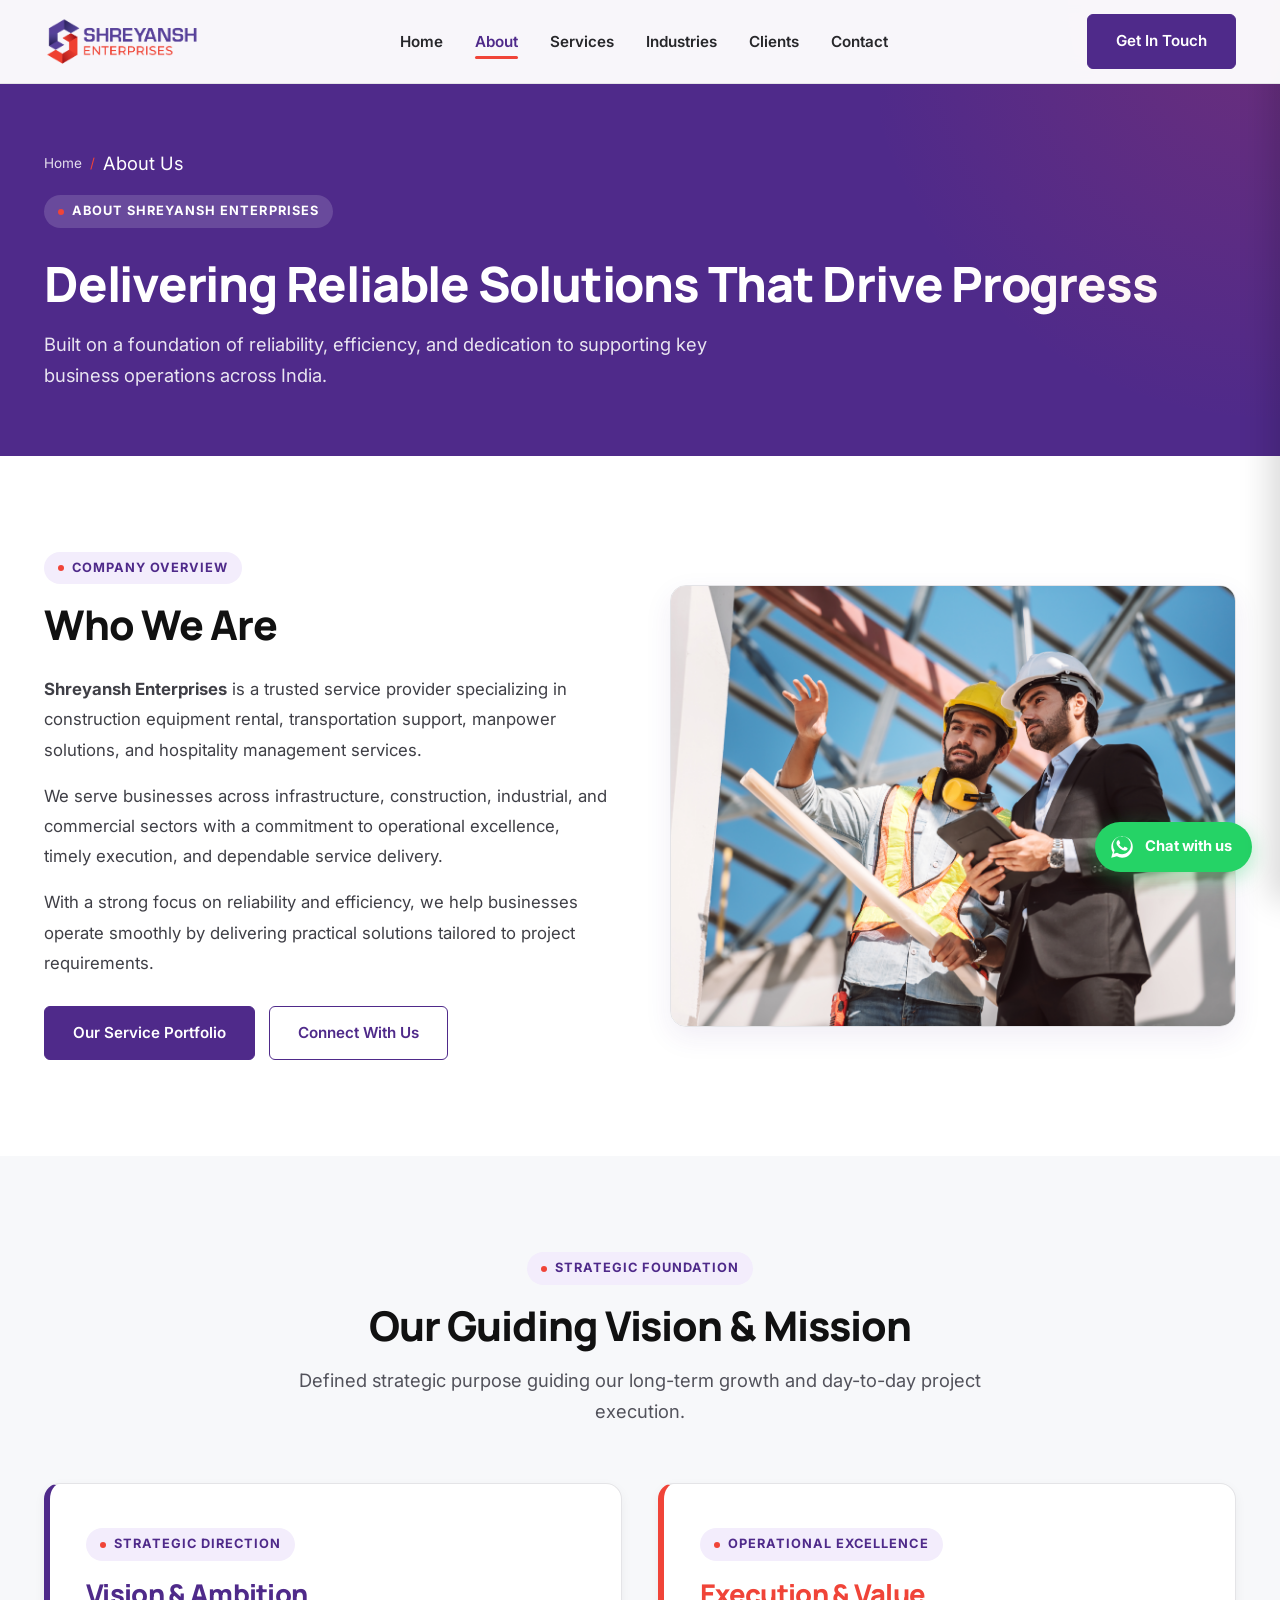
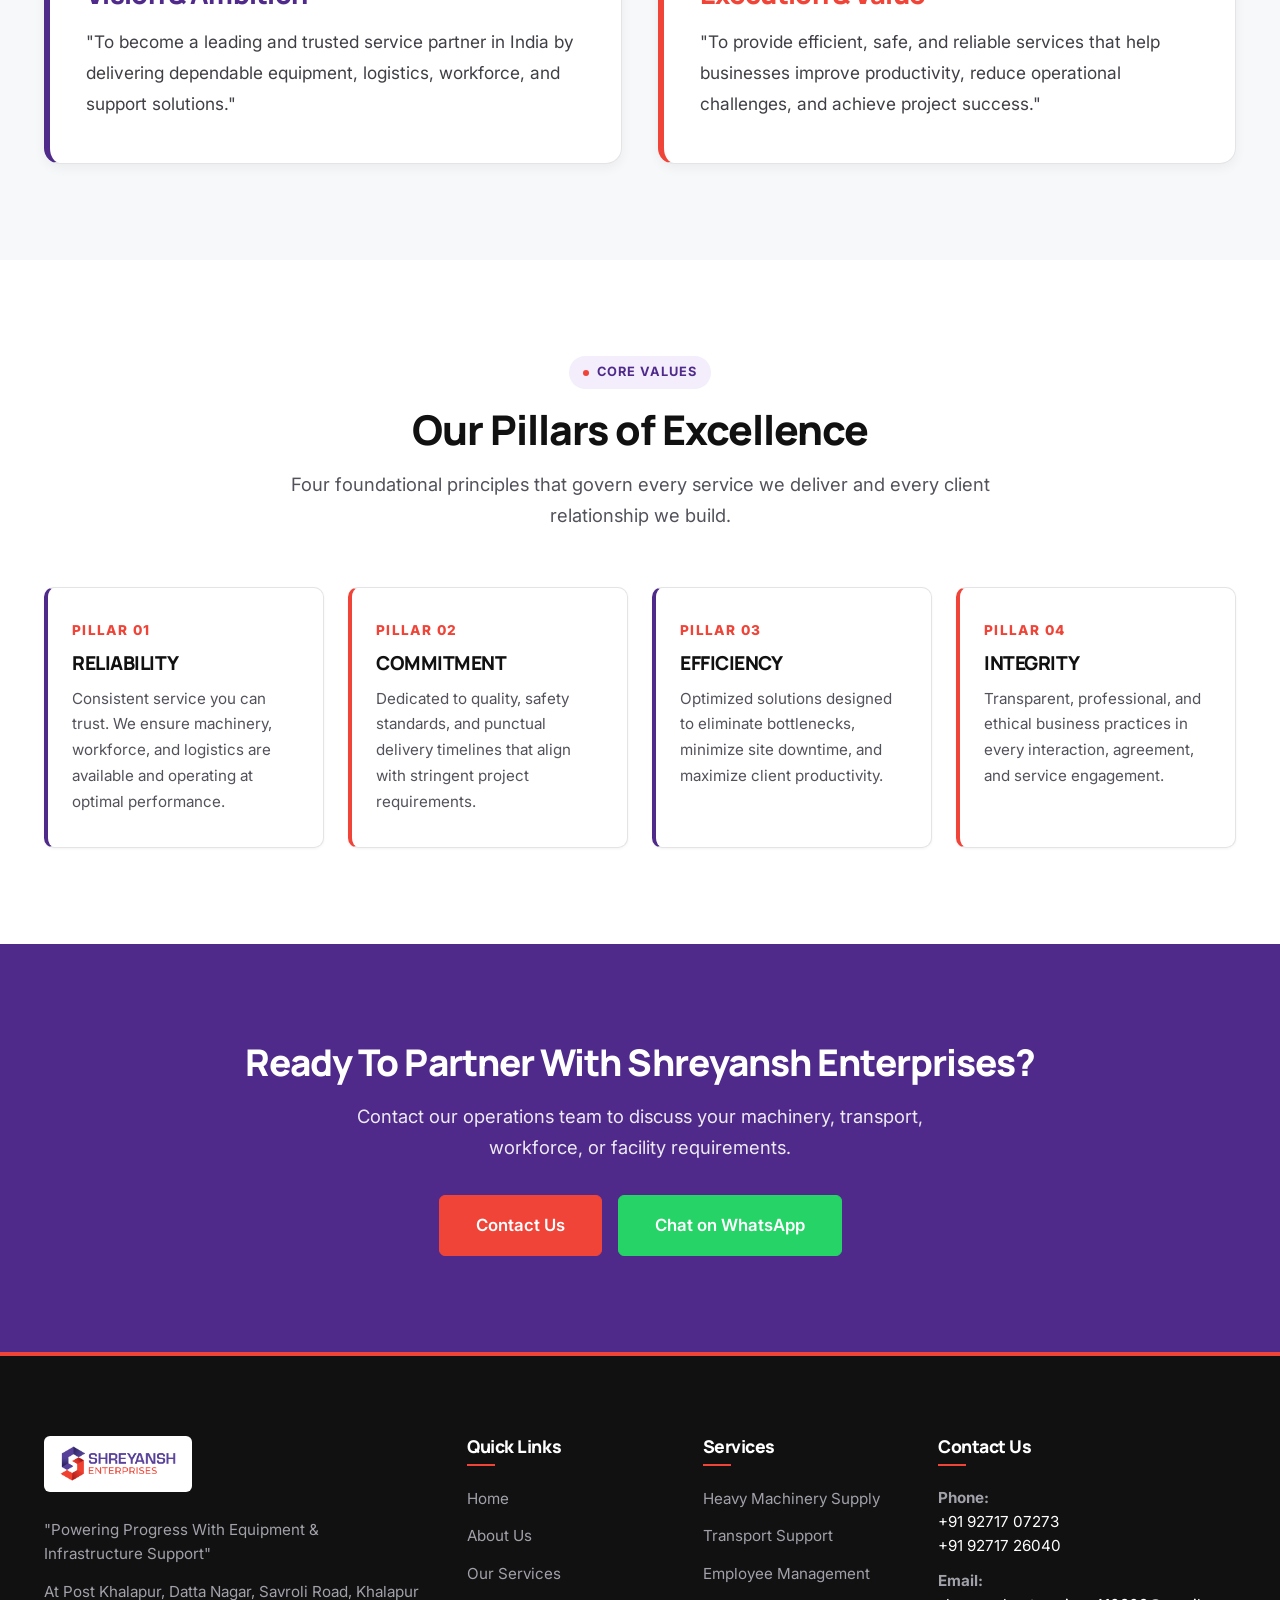
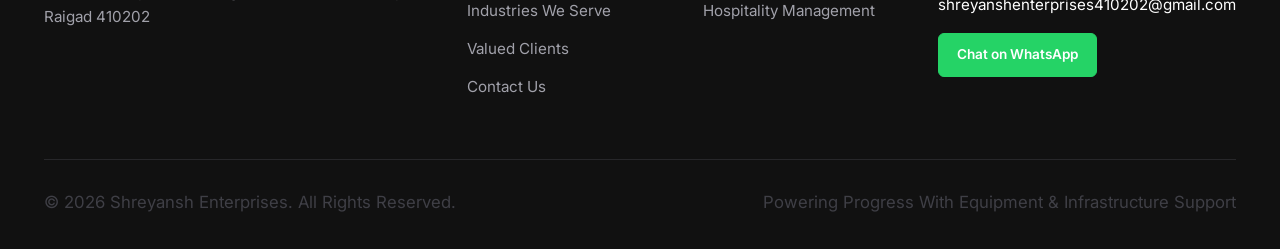
==== about.html @ 3d7c0f16 "Add files via upload" ====
<!DOCTYPE html>
<html lang="en">
<head>
  <meta charset="UTF-8">
  <meta name="viewport" content="width=device-width, initial-scale=1.0">
  <title>About Us | Shreyansh Enterprises</title>
  <meta name="description" content="Learn about Shreyansh Enterprises - a trusted service provider specializing in construction equipment rental, transportation support, manpower solutions, and hospitality management services.">
  <meta name="keywords" content="About Shreyansh Enterprises, Strategic Direction, Operational Excellence, Pillars of Excellence, Equipment Rental Company, Khalapur Raigad">
  
  <meta property="og:title" content="About Us | Shreyansh Enterprises">
  <meta property="og:description" content="Delivering reliable solutions that drive progress across equipment, logistics, workforce, and facility support.">
  <meta property="og:type" content="website">
  <meta property="og:url" content="https://www.shreyanshenterprises.com/about.html">

  <link rel="icon" type="image/png" href="Shreyansh Logo PNG.png">
  <link rel="stylesheet" href="styles/main.css">
</head>
<body>

  <!-- Navigation Bar -->
  <header class="navbar">
    <div class="container navbar-container">
      <a href="index.html" class="navbar-logo" aria-label="Shreyansh Enterprises Home">
        <img src="Shreyansh Logo PNG.png" alt="Shreyansh Enterprises Logo">
      </a>

      <nav aria-label="Main Navigation">
        <ul class="nav-links">
          <li><a href="index.html" class="nav-link">Home</a></li>
          <li><a href="about.html" class="nav-link active">About</a></li>
          <li><a href="services.html" class="nav-link">Services</a></li>
          <li><a href="industries.html" class="nav-link">Industries</a></li>
          <li><a href="clients.html" class="nav-link">Clients</a></li>
          <li><a href="contact.html" class="nav-link">Contact</a></li>
        </ul>
      </nav>

      <div class="nav-cta">
        <a href="contact.html" class="btn btn-primary">Get In Touch</a>
        <button class="mobile-toggle" aria-label="Toggle navigation menu" aria-expanded="false" aria-controls="mobile-menu">
          <svg viewBox="0 0 24 24"><path d="M3 18h18v-2H3v2zm0-5h18v-2H3v2zm0-7v2h18V6H3z"/></svg>
        </button>
      </div>
    </div>
  </header>

  <!-- Mobile Drawer Menu -->
  <div class="mobile-menu" id="mobile-menu" aria-label="Mobile Navigation Menu">
    <ul class="mobile-nav-links">
      <li><a href="index.html" class="mobile-nav-link">Home</a></li>
      <li><a href="about.html" class="mobile-nav-link active">About Us</a></li>
      <li><a href="services.html" class="mobile-nav-link">Our Services</a></li>
      <li><a href="industries.html" class="mobile-nav-link">Industries</a></li>
      <li><a href="clients.html" class="mobile-nav-link">Valued Clients</a></li>
      <li><a href="contact.html" class="mobile-nav-link">Contact Us</a></li>
    </ul>
    <div style="margin-top: auto; display: flex; flex-direction: column; gap: 12px;">
      <a href="contact.html" class="btn btn-primary" style="width: 100%;">Get In Touch</a>
      <a href="https://wa.me/919271707273?text=Hello%20Shreyansh%20Enterprises%2C%20I%20would%20like%20to%20know%20more%20about%20your%20services." target="_blank" rel="noopener" class="btn btn-whatsapp" style="width: 100%;">
        Chat on WhatsApp
      </a>
    </div>
  </div>

  <main>
    <!-- Subpage Header -->
    <section class="subpage-hero">
      <div class="container">
        <div class="breadcrumbs">
          <a href="index.html">Home</a>
          <span>/</span>
          <p style="margin: 0; color: white; display: inline;">About Us</p>
        </div>
        <span class="section-badge" style="background: rgba(255,255,255,0.15); color: white;">About Shreyansh Enterprises</span>
        <h1>Delivering Reliable Solutions That Drive Progress</h1>
        <p>
          Built on a foundation of reliability, efficiency, and dedication to supporting key business operations across India.
        </p>
      </div>
    </section>

    <!-- Company Overview -->
    <section class="section">
      <div class="container">
        <div class="about-grid">
          <div>
            <span class="section-badge">Company Overview</span>
            <h2 style="margin-bottom: 24px;">Who We Are</h2>
            <p style="margin-bottom: 16px; font-size: 1.05rem; line-height: 1.8;">
              <strong>Shreyansh Enterprises</strong> is a trusted service provider specializing in construction equipment rental, transportation support, manpower solutions, and hospitality management services.
            </p>
            <p style="margin-bottom: 16px; line-height: 1.8;">
              We serve businesses across infrastructure, construction, industrial, and commercial sectors with a commitment to operational excellence, timely execution, and dependable service delivery.
            </p>
            <p style="margin-bottom: 28px; line-height: 1.8;">
              With a strong focus on reliability and efficiency, we help businesses operate smoothly by delivering practical solutions tailored to project requirements.
            </p>
            <div style="display: flex; gap: 14px; flex-wrap: wrap;">
              <a href="services.html" class="btn btn-primary">Our Service Portfolio</a>
              <a href="contact.html" class="btn btn-outline">Connect With Us</a>
            </div>
          </div>

          <div class="about-image-wrapper">
            <img src="civil-engineer-construction-worker-manager-holding-digital-tablet-blueprints-talking-planing-about-construction-site-cooperation-teamwork-concept.jpg" alt="Shreyansh Enterprises Project Operations">
          </div>
        </div>
      </div>
    </section>

    <!-- Strategic Direction & Operational Excellence -->
    <section class="section section-light">
      <div class="container">
        <div class="section-header center">
          <span class="section-badge">Strategic Foundation</span>
          <h2>Our Guiding Vision &amp; Mission</h2>
          <p class="section-subtitle">
            Defined strategic purpose guiding our long-term growth and day-to-day project execution.
          </p>
        </div>

        <div style="display: grid; grid-template-columns: repeat(auto-fit, minmax(320px, 1fr)); gap: 36px;">
          <div style="background: var(--white); padding: 44px 36px; border-radius: var(--radius-lg); border-left: 6px solid var(--primary); box-shadow: var(--shadow-sm); border-top: 1px solid var(--gray-200); border-right: 1px solid var(--gray-200); border-bottom: 1px solid var(--gray-200);">
            <span class="section-badge">Strategic Direction</span>
            <h3 style="font-size: 1.7rem; margin-bottom: 16px; color: var(--primary);">Vision &amp; Ambition</h3>
            <p style="font-size: 1.08rem; line-height: 1.8; color: var(--gray-700);">
              "To become a leading and trusted service partner in India by delivering dependable equipment, logistics, workforce, and support solutions."
            </p>
          </div>

          <div style="background: var(--white); padding: 44px 36px; border-radius: var(--radius-lg); border-left: 6px solid var(--accent); box-shadow: var(--shadow-sm); border-top: 1px solid var(--gray-200); border-right: 1px solid var(--gray-200); border-bottom: 1px solid var(--gray-200);">
            <span class="section-badge">Operational Excellence</span>
            <h3 style="font-size: 1.7rem; margin-bottom: 16px; color: var(--accent);">Execution &amp; Value</h3>
            <p style="font-size: 1.08rem; line-height: 1.8; color: var(--gray-700);">
              "To provide efficient, safe, and reliable services that help businesses improve productivity, reduce operational challenges, and achieve project success."
            </p>
          </div>
        </div>
      </div>
    </section>

    <!-- Pillars of Excellence -->
    <section class="section">
      <div class="container">
        <div class="section-header center">
          <span class="section-badge">Core Values</span>
          <h2>Our Pillars of Excellence</h2>
          <p class="section-subtitle">
            Four foundational principles that govern every service we deliver and every client relationship we build.
          </p>
        </div>

        <div class="pillars-grid">
          <div class="pillar-card">
            <div class="pillar-num">PILLAR 01</div>
            <h3 class="pillar-title">RELIABILITY</h3>
            <p class="pillar-desc">
              Consistent service you can trust. We ensure machinery, workforce, and logistics are available and operating at optimal performance.
            </p>
          </div>

          <div class="pillar-card">
            <div class="pillar-num">PILLAR 02</div>
            <h3 class="pillar-title">COMMITMENT</h3>
            <p class="pillar-desc">
              Dedicated to quality, safety standards, and punctual delivery timelines that align with stringent project requirements.
            </p>
          </div>

          <div class="pillar-card">
            <div class="pillar-num">PILLAR 03</div>
            <h3 class="pillar-title">EFFICIENCY</h3>
            <p class="pillar-desc">
              Optimized solutions designed to eliminate bottlenecks, minimize site downtime, and maximize client productivity.
            </p>
          </div>

          <div class="pillar-card">
            <div class="pillar-num">PILLAR 04</div>
            <h3 class="pillar-title">INTEGRITY</h3>
            <p class="pillar-desc">
              Transparent, professional, and ethical business practices in every interaction, agreement, and service engagement.
            </p>
          </div>
        </div>
      </div>
    </section>

    <!-- Call to Action Banner -->
    <section class="section section-purple">
      <div class="container" style="text-align: center;">
        <h2 style="font-size: 2.3rem; margin-bottom: 16px;">Ready To Partner With Shreyansh Enterprises?</h2>
        <p style="font-size: 1.15rem; max-width: 660px; margin: 0 auto 32px;">
          Contact our operations team to discuss your machinery, transport, workforce, or facility requirements.
        </p>
        <div style="display: flex; gap: 16px; justify-content: center; flex-wrap: wrap;">
          <a href="contact.html" class="btn btn-accent btn-lg">Contact Us</a>
          <a href="https://wa.me/919271707273?text=Hello%20Shreyansh%20Enterprises%2C%20I%20would%20like%20to%20know%20more%20about%20your%20services." target="_blank" rel="noopener" class="btn btn-whatsapp btn-lg">
            Chat on WhatsApp
          </a>
        </div>
      </div>
    </section>
  </main>

  <!-- Footer -->
  <footer class="footer">
    <div class="container">
      <div class="footer-grid">
        <div>
          <div class="footer-logo-container">
            <img src="Shreyansh Logo PNG.png" alt="Shreyansh Enterprises Logo" class="footer-logo">
          </div>
          <p class="footer-desc">"Powering Progress With Equipment &amp; Infrastructure Support"</p>
          <p class="footer-desc" style="margin-top: 14px;">
            At Post Khalapur, Datta Nagar, Savroli Road, Khalapur Raigad 410202
          </p>
        </div>

        <div>
          <h4 class="footer-title">Quick Links</h4>
          <ul class="footer-links">
            <li><a href="index.html" class="footer-link">Home</a></li>
            <li><a href="about.html" class="footer-link">About Us</a></li>
            <li><a href="services.html" class="footer-link">Our Services</a></li>
            <li><a href="industries.html" class="footer-link">Industries We Serve</a></li>
            <li><a href="clients.html" class="footer-link">Valued Clients</a></li>
            <li><a href="contact.html" class="footer-link">Contact Us</a></li>
          </ul>
        </div>

        <div>
          <h4 class="footer-title">Services</h4>
          <ul class="footer-links">
            <li><a href="services/heavy-machinery.html" class="footer-link">Heavy Machinery Supply</a></li>
            <li><a href="services/transport.html" class="footer-link">Transport Support</a></li>
            <li><a href="services/employee-management.html" class="footer-link">Employee Management</a></li>
            <li><a href="services/hospitality-management.html" class="footer-link">Hospitality Management</a></li>
          </ul>
        </div>

        <div>
          <h4 class="footer-title">Contact Us</h4>
          <p class="footer-desc" style="margin-bottom: 10px;">
            <strong>Phone:</strong><br>
            <a href="tel:+919271707273" style="color: var(--white);">+91 92717 07273</a><br>
            <a href="tel:+919271726040" style="color: var(--white);">+91 92717 26040</a>
          </p>
          <p class="footer-desc" style="margin-bottom: 16px;">
            <strong>Email:</strong><br>
            <a href="mailto:shreyanshenterprises410202@gmail.com" style="color: var(--white);">shreyanshenterprises410202@gmail.com</a>
          </p>
          <a href="https://wa.me/919271707273?text=Hello%20Shreyansh%20Enterprises%2C%20I%20would%20like%20to%20know%20more%20about%20your%20services." target="_blank" rel="noopener" class="btn btn-whatsapp" style="padding: 10px 18px; font-size: 0.85rem;">
            Chat on WhatsApp
          </a>
        </div>
      </div>

      <div class="footer-bottom">
        <p>&copy; 2026 Shreyansh Enterprises. All Rights Reserved.</p>
        <p>Powering Progress With Equipment &amp; Infrastructure Support</p>
      </div>
    </div>
  </footer>

  <!-- Floating WhatsApp Widget -->
  <a href="https://wa.me/919271707273?text=Hello%20Shreyansh%20Enterprises%2C%20I%20would%20like%20to%20know%20more%20about%20your%20services." target="_blank" rel="noopener" class="floating-whatsapp" title="Chat with us on WhatsApp" aria-label="Chat with us on WhatsApp">
    <svg viewBox="0 0 24 24"><path d="M12.04 2c-5.46 0-9.91 4.45-9.91 9.91 0 1.75.46 3.45 1.32 4.95L2.05 22l5.25-1.38c1.45.79 3.08 1.21 4.74 1.21 5.46 0 9.91-4.45 9.91-9.91 0-2.65-1.03-5.14-2.9-7.01A9.84 9.84 0 0012.04 2zm.01 16.67c-1.49 0-2.95-.4-4.23-1.16l-.3-.18-3.14.82.84-3.06-.2-.31a8.18 8.18 0 01-1.26-4.37c0-4.54 3.7-8.24 8.24-8.24 2.2 0 4.27.86 5.82 2.42a8.18 8.18 0 012.42 5.82c0 4.54-3.7 8.24-8.19 8.24zm4.51-6.16c-.25-.12-1.47-.72-1.69-.8-.23-.08-.39-.12-.56.12-.17.25-.64.8-.79.97-.15.17-.3.19-.55.07-.25-.12-1.05-.39-2-1.23-.74-.66-1.24-1.47-1.39-1.72-.15-.25-.02-.38.11-.5.11-.11.25-.29.37-.43.12-.14.16-.25.25-.42.08-.17.04-.31-.02-.43s-.56-1.35-.77-1.85c-.2-.48-.41-.42-.56-.43h-.48c-.17 0-.44.06-.67.31-.23.25-.88.86-.88 2.1 0 1.24.9 2.44 1.03 2.61.12.17 1.77 2.71 4.29 3.8.6.26 1.07.41 1.44.53.61.19 1.16.17 1.6.1.49-.07 1.47-.6 1.68-1.18.21-.58.21-1.07.15-1.18-.07-.11-.22-.17-.47-.3z"/></svg>
    <span>Chat with us</span>
  </a>

  <!-- Script -->
  <script src="scripts/app.js"></script>
</body>
</html>
---- styles/main.css ----
/* ==========================================================================
   SHREYANSH ENTERPRISES - CORPORATE DESIGN SYSTEM
   Tagline: "Powering Progress With Equipment & Infrastructure Support"
   ========================================================================== */

@import url('https://fonts.googleapis.com/css2?family=Inter:wght@400;500;600;700&family=Manrope:wght@600;700;800&display=swap');

:root {
  /* Brand Colors */
  --primary: #4F2A8A;
  --primary-hover: #3E206D;
  --primary-light: #683CB0;
  --primary-subtle: #F3EDFC;
  
  --accent: #F04438;
  --accent-hover: #D93327;
  --accent-subtle: #FEECEB;

  --dark: #111111;
  --dark-surface: #1A1A1E;
  --gray-900: #18181B;
  --gray-800: #27272A;
  --gray-700: #3F3F46;
  --gray-600: #52525B;
  --gray-500: #71717A;
  --gray-400: #A1A1AA;
  --gray-300: #D4D4D8;
  --gray-200: #E4E4E7;
  --gray-100: #F4F4F5;
  --gray-50: #F7F8FA;
  --white: #FFFFFF;

  /* Typography */
  --font-heading: 'Manrope', -apple-system, BlinkMacSystemFont, 'Segoe UI', Roboto, sans-serif;
  --font-body: 'Inter', -apple-system, BlinkMacSystemFont, 'Segoe UI', Roboto, sans-serif;

  /* Layout & Spacing */
  --container-max: 1240px;
  --header-height: 84px;

  --radius-xs: 3px;
  --radius-sm: 6px;
  --radius-md: 10px;
  --radius-lg: 16px;
  --radius-full: 9999px;

  --shadow-xs: 0 1px 3px rgba(0, 0, 0, 0.05);
  --shadow-sm: 0 4px 12px rgba(0, 0, 0, 0.05);
  --shadow-md: 0 10px 28px rgba(79, 42, 138, 0.08);
  --shadow-lg: 0 20px 40px rgba(79, 42, 138, 0.14);

  --transition-fast: 0.18s ease;
  --transition-normal: 0.28s ease;
}

/* Global Resets */
*, *::before, *::after {
  box-sizing: border-box;
  margin: 0;
  padding: 0;
}

html {
  font-family: var(--font-body);
  font-size: 16px;
  scroll-behavior: smooth;
  color: var(--dark);
  background-color: var(--white);
  -webkit-font-smoothing: antialiased;
  -moz-osx-font-smoothing: grayscale;
}

body {
  overflow-x: hidden;
  line-height: 1.6;
  background-color: var(--white);
  color: var(--dark);
}

body.no-scroll {
  overflow: hidden;
}

/* Accessibility Focus */
a:focus-visible, 
button:focus-visible, 
input:focus-visible, 
select:focus-visible, 
textarea:focus-visible {
  outline: 2px solid var(--accent);
  outline-offset: 3px;
}

/* Typography */
h1, h2, h3, h4, h5, h6 {
  font-family: var(--font-heading);
  color: var(--dark);
  line-height: 1.22;
  font-weight: 800;
  letter-spacing: -0.025em;
}

h1 { font-size: clamp(2.3rem, 4.4vw, 3.8rem); }
h2 { font-size: clamp(1.85rem, 3.2vw, 2.75rem); }
h3 { font-size: clamp(1.35rem, 2.2vw, 1.75rem); }
h4 { font-size: 1.2rem; }

p {
  color: var(--gray-700);
  font-size: 1.05rem;
  line-height: 1.7;
}

a {
  color: inherit;
  text-decoration: none;
  transition: color var(--transition-fast);
}

img {
  max-width: 100%;
  height: auto;
  display: block;
}

/* Layout Utilities */
.container {
  width: 100%;
  max-width: var(--container-max);
  margin-left: auto;
  margin-right: auto;
  padding-left: 24px;
  padding-right: 24px;
}

.section {
  padding: 96px 0;
  position: relative;
}

.section-light {
  background-color: var(--gray-50);
}

.section-purple {
  background-color: var(--primary);
  color: var(--white);
}

.section-purple h1, .section-purple h2, .section-purple h3, .section-purple h4 {
  color: var(--white);
}

.section-purple p {
  color: rgba(255, 255, 255, 0.9);
}

.section-header {
  margin-bottom: 56px;
}

.section-header.center {
  text-align: center;
  max-width: 760px;
  margin-left: auto;
  margin-right: auto;
}

.section-subtitle {
  margin-top: 14px;
  font-size: 1.15rem;
  color: var(--gray-600);
}

/* Badges */
.section-badge {
  display: inline-flex;
  align-items: center;
  gap: 8px;
  padding: 6px 14px;
  background-color: var(--primary-subtle);
  color: var(--primary);
  font-size: 0.8rem;
  font-weight: 700;
  letter-spacing: 0.08em;
  text-transform: uppercase;
  border-radius: var(--radius-full);
  margin-bottom: 16px;
}

.section-badge::before {
  content: '';
  width: 6px;
  height: 6px;
  background-color: var(--accent);
  border-radius: 50%;
}

/* Buttons */
.btn {
  display: inline-flex;
  align-items: center;
  justify-content: center;
  gap: 10px;
  padding: 14px 28px;
  font-family: var(--font-body);
  font-weight: 600;
  font-size: 0.95rem;
  border-radius: var(--radius-sm);
  border: 1px solid transparent;
  cursor: pointer;
  transition: all var(--transition-fast);
  text-decoration: none;
  white-space: nowrap;
}

.btn-primary {
  background-color: var(--primary);
  color: var(--white);
  border-color: var(--primary);
}

.btn-primary:hover {
  background-color: var(--primary-hover);
  border-color: var(--primary-hover);
  transform: translateY(-2px);
  box-shadow: var(--shadow-md);
}

.btn-accent {
  background-color: var(--accent);
  color: var(--white);
  border-color: var(--accent);
}

.btn-accent:hover {
  background-color: var(--accent-hover);
  border-color: var(--accent-hover);
  transform: translateY(-2px);
  box-shadow: var(--shadow-md);
}

.btn-outline {
  background-color: transparent;
  color: var(--primary);
  border-color: var(--primary);
}

.btn-outline:hover {
  background-color: var(--primary);
  color: var(--white);
  transform: translateY(-2px);
}

.btn-outline-white {
  background-color: transparent;
  color: var(--white);
  border-color: rgba(255, 255, 255, 0.7);
}

.btn-outline-white:hover {
  background-color: var(--white);
  color: var(--primary);
  border-color: var(--white);
  transform: translateY(-2px);
}

.btn-whatsapp {
  background-color: #25D366;
  color: var(--white);
  border-color: #25D366;
}

.btn-whatsapp:hover {
  background-color: #20BA5A;
  border-color: #20BA5A;
  transform: translateY(-2px);
  box-shadow: 0 6px 18px rgba(37, 211, 102, 0.35);
}

.btn-lg {
  padding: 16px 36px;
  font-size: 1.05rem;
}

/* Header & Navigation Bar */
.navbar {
  position: fixed;
  top: 0;
  left: 0;
  width: 100%;
  height: var(--header-height);
  z-index: 1000;
  transition: all var(--transition-normal);
  background-color: rgba(255, 255, 255, 0.96);
  backdrop-filter: blur(12px);
  -webkit-backdrop-filter: blur(12px);
  border-bottom: 1px solid rgba(0, 0, 0, 0.08);
}

.navbar.scrolled {
  background-color: var(--white);
  box-shadow: 0 4px 20px rgba(0, 0, 0, 0.06);
  height: 74px;
}

.navbar-container {
  display: flex;
  align-items: center;
  justify-content: space-between;
  height: 100%;
}

.navbar-logo {
  display: flex;
  align-items: center;
  gap: 12px;
  height: 52px;
}

.navbar-logo img {
  height: 100%;
  width: auto;
  object-fit: contain;
}

.nav-links {
  display: flex;
  align-items: center;
  gap: 32px;
  list-style: none;
}

.nav-link {
  font-size: 0.95rem;
  font-weight: 600;
  color: var(--gray-800);
  position: relative;
  padding: 8px 0;
}

.nav-link::after {
  content: '';
  position: absolute;
  bottom: 0;
  left: 0;
  width: 0;
  height: 2.5px;
  background-color: var(--accent);
  transition: width var(--transition-fast);
  border-radius: 2px;
}

.nav-link:hover, .nav-link.active {
  color: var(--primary);
}

.nav-link:hover::after, .nav-link.active::after {
  width: 100%;
}

.nav-cta {
  display: flex;
  align-items: center;
  gap: 16px;
}

/* Mobile Hamburger Toggle */
.mobile-toggle {
  display: none;
  background: none;
  border: none;
  cursor: pointer;
  padding: 8px;
  color: var(--dark);
  z-index: 1002;
}

.mobile-toggle svg {
  width: 28px;
  height: 28px;
  fill: currentColor;
  transition: transform var(--transition-fast);
}

/* Mobile Backdrop Overlay */
.mobile-backdrop {
  position: fixed;
  inset: 0;
  background-color: rgba(0, 0, 0, 0.6);
  backdrop-filter: blur(4px);
  z-index: 998;
  opacity: 0;
  visibility: hidden;
  transition: opacity var(--transition-normal), visibility var(--transition-normal);
}

.mobile-backdrop.open {
  opacity: 1;
  visibility: visible;
}

/* Mobile Drawer Menu */
.mobile-menu {
  position: fixed;
  top: 0;
  right: 0;
  width: 320px;
  max-width: 85vw;
  height: 100vh;
  background-color: var(--white);
  z-index: 999;
  display: flex;
  flex-direction: column;
  padding: 100px 28px 36px 28px;
  transform: translateX(100%);
  transition: transform var(--transition-normal) cubic-bezier(0.16, 1, 0.3, 1);
  box-shadow: -10px 0 30px rgba(0, 0, 0, 0.15);
  overflow-y: auto;
}

.mobile-menu.open {
  transform: translateX(0);
}

.mobile-nav-links {
  list-style: none;
  display: flex;
  flex-direction: column;
  gap: 12px;
  margin-bottom: 32px;
}

.mobile-nav-link {
  font-family: var(--font-heading);
  font-size: 1.15rem;
  font-weight: 700;
  color: var(--dark);
  padding: 12px 0;
  border-bottom: 1px solid var(--gray-100);
  display: block;
  transition: color var(--transition-fast);
}

.mobile-nav-link:hover, .mobile-nav-link.active {
  color: var(--primary);
}

/* Hero Section */
.hero-section {
  position: relative;
  min-height: 88vh;
  padding-top: calc(var(--header-height) + 60px);
  padding-bottom: 90px;
  display: flex;
  align-items: center;
  background-color: #0F0B1A;
  color: var(--white);
  overflow: hidden;
}

.hero-bg-media {
  position: absolute;
  top: 0;
  left: 0;
  width: 100%;
  height: 100%;
  z-index: 1;
}

.hero-bg-media img {
  width: 100%;
  height: 100%;
  object-fit: cover;
  opacity: 0.32;
  filter: brightness(0.85);
}

.hero-overlay {
  position: absolute;
  top: 0;
  left: 0;
  width: 100%;
  height: 100%;
  z-index: 2;
  background: linear-gradient(135deg, rgba(79, 42, 138, 0.94) 0%, rgba(17, 17, 17, 0.88) 65%, rgba(240, 68, 56, 0.28) 100%);
}

.hero-container {
  position: relative;
  z-index: 4;
  display: grid;
  grid-template-columns: 1.25fr 0.75fr;
  gap: 60px;
  align-items: center;
}

.hero-tag {
  display: inline-flex;
  align-items: center;
  gap: 10px;
  padding: 8px 18px;
  background: rgba(255, 255, 255, 0.14);
  border: 1px solid rgba(255, 255, 255, 0.24);
  border-radius: var(--radius-full);
  color: var(--white);
  font-size: 0.82rem;
  font-weight: 700;
  letter-spacing: 0.08em;
  text-transform: uppercase;
  margin-bottom: 24px;
}

.hero-title {
  color: var(--white);
  font-size: clamp(2.4rem, 4.4vw, 3.8rem);
  line-height: 1.12;
  font-weight: 800;
  margin-bottom: 24px;
}

.hero-title .accent-text {
  color: var(--accent);
  display: block;
}

.hero-subtitle {
  color: rgba(255, 255, 255, 0.92);
  font-size: 1.15rem;
  line-height: 1.7;
  margin-bottom: 40px;
  max-width: 620px;
}

.hero-actions {
  display: flex;
  align-items: center;
  gap: 18px;
  flex-wrap: wrap;
}

.hero-card-stat {
  background: rgba(255, 255, 255, 0.08);
  border: 1px solid rgba(255, 255, 255, 0.18);
  border-radius: var(--radius-lg);
  padding: 36px;
  color: var(--white);
  backdrop-filter: blur(8px);
  box-shadow: var(--shadow-lg);
}

/* Subpage Header Banner */
.subpage-hero {
  padding-top: calc(var(--header-height) + 64px);
  padding-bottom: 64px;
  background-color: var(--primary);
  color: var(--white);
  position: relative;
  overflow: hidden;
}

.subpage-hero::after {
  content: '';
  position: absolute;
  top: 0;
  right: 0;
  width: 400px;
  height: 100%;
  background: radial-gradient(circle at top right, rgba(240, 68, 56, 0.18), transparent 70%);
  pointer-events: none;
}

.subpage-hero h1 {
  color: var(--white);
  font-size: clamp(2.2rem, 3.8vw, 3.2rem);
  margin-top: 10px;
  margin-bottom: 16px;
}

.subpage-hero p {
  color: rgba(255, 255, 255, 0.88);
  font-size: 1.15rem;
  max-width: 740px;
  line-height: 1.7;
}

.breadcrumbs {
  display: flex;
  align-items: center;
  gap: 8px;
  font-size: 0.85rem;
  color: rgba(255, 255, 255, 0.7);
  margin-bottom: 16px;
}

.breadcrumbs a {
  color: rgba(255, 255, 255, 0.85);
}

.breadcrumbs a:hover {
  color: var(--white);
  text-decoration: underline;
}

.breadcrumbs span {
  color: var(--accent);
}

/* About Grid Layout */
.about-grid {
  display: grid;
  grid-template-columns: 1fr 1fr;
  gap: 60px;
  align-items: center;
}

.about-image-wrapper {
  position: relative;
  border-radius: var(--radius-lg);
  overflow: hidden;
  box-shadow: var(--shadow-md);
  border: 1px solid var(--gray-200);
}

.about-image-wrapper img {
  width: 100%;
  height: 440px;
  object-fit: cover;
  transition: transform var(--transition-normal);
}

.about-image-wrapper:hover img {
  transform: scale(1.03);
}

/* Service Cards */
.services-grid {
  display: grid;
  grid-template-columns: repeat(auto-fit, minmax(270px, 1fr));
  gap: 30px;
}

.service-card {
  background-color: var(--white);
  border-radius: var(--radius-lg);
  padding: 32px 28px;
  border: 1px solid var(--gray-200);
  transition: all var(--transition-normal);
  display: flex;
  flex-direction: column;
  height: 100%;
  position: relative;
}

.service-card:hover {
  transform: translateY(-6px);
  border-color: var(--primary);
  box-shadow: var(--shadow-md);
}

.service-card-media {
  height: 180px;
  overflow: hidden;
  border-radius: var(--radius-sm);
  margin-bottom: 24px;
}

.service-card-media img {
  width: 100%;
  height: 100%;
  object-fit: cover;
  transition: transform var(--transition-normal);
}

.service-card:hover .service-card-media img {
  transform: scale(1.05);
}

.service-number {
  font-family: var(--font-heading);
  font-size: 2rem;
  font-weight: 800;
  color: var(--accent);
  margin-bottom: 12px;
  display: block;
}

.service-title {
  font-size: 1.35rem;
  margin-bottom: 14px;
  color: var(--dark);
}

.service-desc {
  color: var(--gray-600);
  font-size: 0.98rem;
  margin-bottom: 24px;
  flex-grow: 1;
  line-height: 1.65;
}

.service-link {
  display: inline-flex;
  align-items: center;
  gap: 8px;
  font-weight: 700;
  color: var(--primary);
  font-size: 0.95rem;
  margin-top: auto;
}

.service-card:hover .service-link {
  color: var(--accent);
}

/* Service Detail View Grid */
.service-detail-grid {
  display: grid;
  grid-template-columns: 1.25fr 0.75fr;
  gap: 56px;
  align-items: start;
}

.service-detail-img-box {
  border-radius: var(--radius-lg);
  overflow: hidden;
  box-shadow: var(--shadow-md);
  margin-bottom: 28px;
  border: 1px solid var(--gray-200);
}

.service-detail-img-box img {
  width: 100%;
  height: 380px;
  object-fit: cover;
}

.service-info-box {
  background-color: var(--gray-50);
  padding: 32px;
  border-radius: var(--radius-md);
  border-top: 4px solid var(--primary);
  border-left: 1px solid var(--gray-200);
  border-right: 1px solid var(--gray-200);
  border-bottom: 1px solid var(--gray-200);
}

/* Pillars Grid */
.pillars-grid {
  display: grid;
  grid-template-columns: repeat(4, 1fr);
  gap: 24px;
}

.pillar-card {
  background-color: var(--white);
  border-radius: var(--radius-md);
  padding: 32px 24px;
  border-left: 4px solid var(--primary);
  border-top: 1px solid var(--gray-200);
  border-right: 1px solid var(--gray-200);
  border-bottom: 1px solid var(--gray-200);
  box-shadow: var(--shadow-xs);
  transition: all var(--transition-normal);
}

.pillar-card:nth-child(even) {
  border-left-color: var(--accent);
}

.pillar-card:hover {
  transform: translateY(-4px);
  box-shadow: var(--shadow-md);
}

.pillar-num {
  font-size: 0.85rem;
  font-weight: 800;
  color: var(--accent);
  letter-spacing: 0.1em;
  margin-bottom: 10px;
}

.pillar-title {
  font-size: 1.2rem;
  margin-bottom: 10px;
}

.pillar-desc {
  font-size: 0.95rem;
  color: var(--gray-600);
}

/* Industries Grid */
.industries-grid {
  display: grid;
  grid-template-columns: repeat(4, 1fr);
  gap: 24px;
}

.industry-card {
  position: relative;
  height: 340px;
  border-radius: var(--radius-lg);
  overflow: hidden;
  box-shadow: var(--shadow-sm);
  color: var(--white);
  border: 1px solid var(--gray-200);
}

.industry-card img {
  width: 100%;
  height: 100%;
  object-fit: cover;
  transition: transform var(--transition-normal);
}

.industry-overlay {
  position: absolute;
  inset: 0;
  background: linear-gradient(180deg, rgba(17, 17, 17, 0.15) 0%, rgba(79, 42, 138, 0.92) 100%);
  padding: 24px;
  display: flex;
  flex-direction: column;
  justify-content: flex-end;
}

.industry-card:hover img {
  transform: scale(1.06);
}

.industry-num {
  font-size: 0.85rem;
  font-weight: 800;
  color: var(--accent);
  letter-spacing: 0.1em;
}

.industry-title {
  color: var(--white);
  font-size: 1.35rem;
  margin-top: 4px;
}

/* Client Logo Wall */
.logo-wall {
  display: grid;
  grid-template-columns: repeat(5, 1fr);
  gap: 24px;
  align-items: center;
}

.logo-item {
  background-color: var(--white);
  border: 1px solid var(--gray-200);
  border-radius: var(--radius-md);
  padding: 24px;
  display: flex;
  align-items: center;
  justify-content: center;
  height: 120px;
  box-shadow: var(--shadow-xs);
  transition: all var(--transition-fast);
}

.logo-item:hover {
  border-color: var(--primary);
  box-shadow: var(--shadow-md);
  transform: translateY(-3px);
}

.logo-item img {
  max-height: 56px;
  max-width: 90%;
  width: auto;
  object-fit: contain;
}

/* Contact Grid */
.contact-grid {
  display: grid;
  grid-template-columns: 1fr 1.25fr;
  gap: 56px;
  align-items: start;
}

.contact-info-card {
  background-color: var(--primary);
  color: var(--white);
  padding: 48px 40px;
  border-radius: var(--radius-lg);
  box-shadow: var(--shadow-md);
}

.contact-item {
  display: flex;
  align-items: flex-start;
  gap: 18px;
  margin-bottom: 28px;
}

.contact-item-icon {
  width: 44px;
  height: 44px;
  background-color: rgba(255, 255, 255, 0.14);
  border-radius: var(--radius-sm);
  display: flex;
  align-items: center;
  justify-content: center;
  flex-shrink: 0;
  color: var(--accent);
}

.contact-item-text h4 {
  color: rgba(255, 255, 255, 0.7);
  font-size: 0.8rem;
  text-transform: uppercase;
  letter-spacing: 0.08em;
  margin-bottom: 4px;
}

.contact-item-text p, .contact-item-text a {
  color: var(--white);
  font-size: 1.02rem;
  font-weight: 600;
  line-height: 1.6;
}

.contact-item-text a:hover {
  color: var(--accent-subtle);
  text-decoration: underline;
}

.contact-form-wrapper {
  background-color: var(--white);
  padding: 48px;
  border-radius: var(--radius-lg);
  border: 1px solid var(--gray-200);
  box-shadow: var(--shadow-sm);
}

.form-group {
  margin-bottom: 22px;
}

.form-row {
  display: grid;
  grid-template-columns: 1fr 1fr;
  gap: 20px;
}

.form-label {
  display: block;
  font-size: 0.9rem;
  font-weight: 700;
  color: var(--dark);
  margin-bottom: 6px;
}

.form-control {
  width: 100%;
  padding: 14px 16px;
  font-family: var(--font-body);
  font-size: 0.98rem;
  color: var(--dark);
  background-color: var(--gray-50);
  border: 1px solid var(--gray-200);
  border-radius: var(--radius-sm);
  transition: all var(--transition-fast);
}

.form-control:focus {
  outline: none;
  background-color: var(--white);
  border-color: var(--primary);
  box-shadow: 0 0 0 3px rgba(79, 42, 138, 0.12);
}

.form-control.error {
  border-color: var(--accent);
  background-color: var(--accent-subtle);
}

.error-msg {
  color: var(--accent);
  font-size: 0.82rem;
  margin-top: 4px;
  display: none;
  font-weight: 600;
}

.error-msg.visible {
  display: block;
}

.form-status {
  padding: 18px 20px;
  border-radius: var(--radius-sm);
  margin-bottom: 22px;
  display: none;
  font-size: 0.95rem;
  line-height: 1.6;
}

.form-status.notice {
  display: block;
  background-color: var(--primary-subtle);
  color: var(--primary);
  border: 1px solid rgba(79, 42, 138, 0.25);
}

.form-status.error {
  display: block;
  background-color: var(--accent-subtle);
  color: var(--accent);
  border: 1px solid rgba(240, 68, 56, 0.25);
}

/* Floating WhatsApp Button */
.floating-whatsapp {
  position: fixed;
  bottom: 28px;
  right: 28px;
  z-index: 990;
  display: flex;
  align-items: center;
  gap: 10px;
  background-color: #25D366;
  color: var(--white);
  padding: 12px 20px 12px 14px;
  border-radius: var(--radius-full);
  box-shadow: 0 6px 20px rgba(37, 211, 102, 0.35);
  transition: all var(--transition-fast);
  text-decoration: none;
}

.floating-whatsapp:hover {
  transform: translateY(-3px) scale(1.02);
  background-color: #20BA5A;
  box-shadow: 0 8px 24px rgba(37, 211, 102, 0.45);
}

.floating-whatsapp svg {
  width: 26px;
  height: 26px;
  fill: currentColor;
  flex-shrink: 0;
}

.floating-whatsapp span {
  font-weight: 700;
  font-size: 0.92rem;
}

/* Footer */
.footer {
  background-color: var(--dark);
  color: var(--white);
  padding-top: 80px;
  padding-bottom: 32px;
  border-top: 4px solid var(--accent);
}

.footer-grid {
  display: grid;
  grid-template-columns: 2fr 1fr 1fr 1.5fr;
  gap: 48px;
  margin-bottom: 60px;
}

.footer-logo-container {
  display: inline-block;
  background-color: var(--white);
  padding: 8px 14px;
  border-radius: var(--radius-sm);
  margin-bottom: 18px;
}

.footer-logo {
  height: 40px;
  width: auto;
  object-fit: contain;
}

.footer-desc {
  color: var(--gray-400);
  font-size: 0.95rem;
  line-height: 1.6;
}

.footer-title {
  color: var(--white);
  font-size: 1.1rem;
  margin-bottom: 20px;
  position: relative;
  padding-bottom: 8px;
}

.footer-title::after {
  content: '';
  position: absolute;
  bottom: 0;
  left: 0;
  width: 28px;
  height: 2px;
  background-color: var(--accent);
}

.footer-links {
  list-style: none;
  display: flex;
  flex-direction: column;
  gap: 12px;
}

.footer-link {
  color: var(--gray-400);
  font-size: 0.95rem;
}

.footer-link:hover {
  color: var(--white);
  padding-left: 4px;
}

.footer-bottom {
  padding-top: 28px;
  border-top: 1px solid var(--gray-800);
  display: flex;
  align-items: center;
  justify-content: space-between;
  flex-wrap: wrap;
  gap: 16px;
  color: var(--gray-500);
  font-size: 0.88rem;
}

/* Accessibility & Reduced Motion */
@media (prefers-reduced-motion: reduce) {
  *, *::before, *::after {
    animation-duration: 0.01ms !important;
    animation-iteration-count: 1 !important;
    transition-duration: 0.01ms !important;
    scroll-behavior: auto !important;
  }
}

/* Responsive Media Queries */
@media (max-width: 1024px) {
  .hero-container, 
  .about-grid, 
  .contact-grid, 
  .service-detail-grid {
    grid-template-columns: 1fr;
    gap: 40px;
  }
  .pillars-grid, 
  .industries-grid {
    grid-template-columns: repeat(2, 1fr);
  }
  .logo-wall {
    grid-template-columns: repeat(3, 1fr);
  }
  .footer-grid {
    grid-template-columns: 1fr 1fr;
    gap: 40px;
  }
}

@media (max-width: 768px) {
  .nav-links, .nav-cta .btn {
    display: none;
  }
  .mobile-toggle {
    display: block;
  }
  .section {
    padding: 64px 0;
  }
  .pillars-grid, 
  .industries-grid {
    grid-template-columns: 1fr;
  }
  .logo-wall {
    grid-template-columns: repeat(2, 1fr);
  }
  .footer-grid {
    grid-template-columns: 1fr;
    gap: 32px;
  }
  .form-row {
    grid-template-columns: 1fr;
  }
  .floating-whatsapp span {
    display: none;
  }
  .floating-whatsapp {
    padding: 14px;
    border-radius: 50%;
  }
}

@media (max-width: 480px) {
  .logo-wall {
    grid-template-columns: 1fr;
  }
  .contact-info-card, 
  .contact-form-wrapper {
    padding: 28px 20px;
  }
  .hero-actions {
    flex-direction: column;
    width: 100%;
  }
  .hero-actions .btn {
    width: 100%;
  }
}
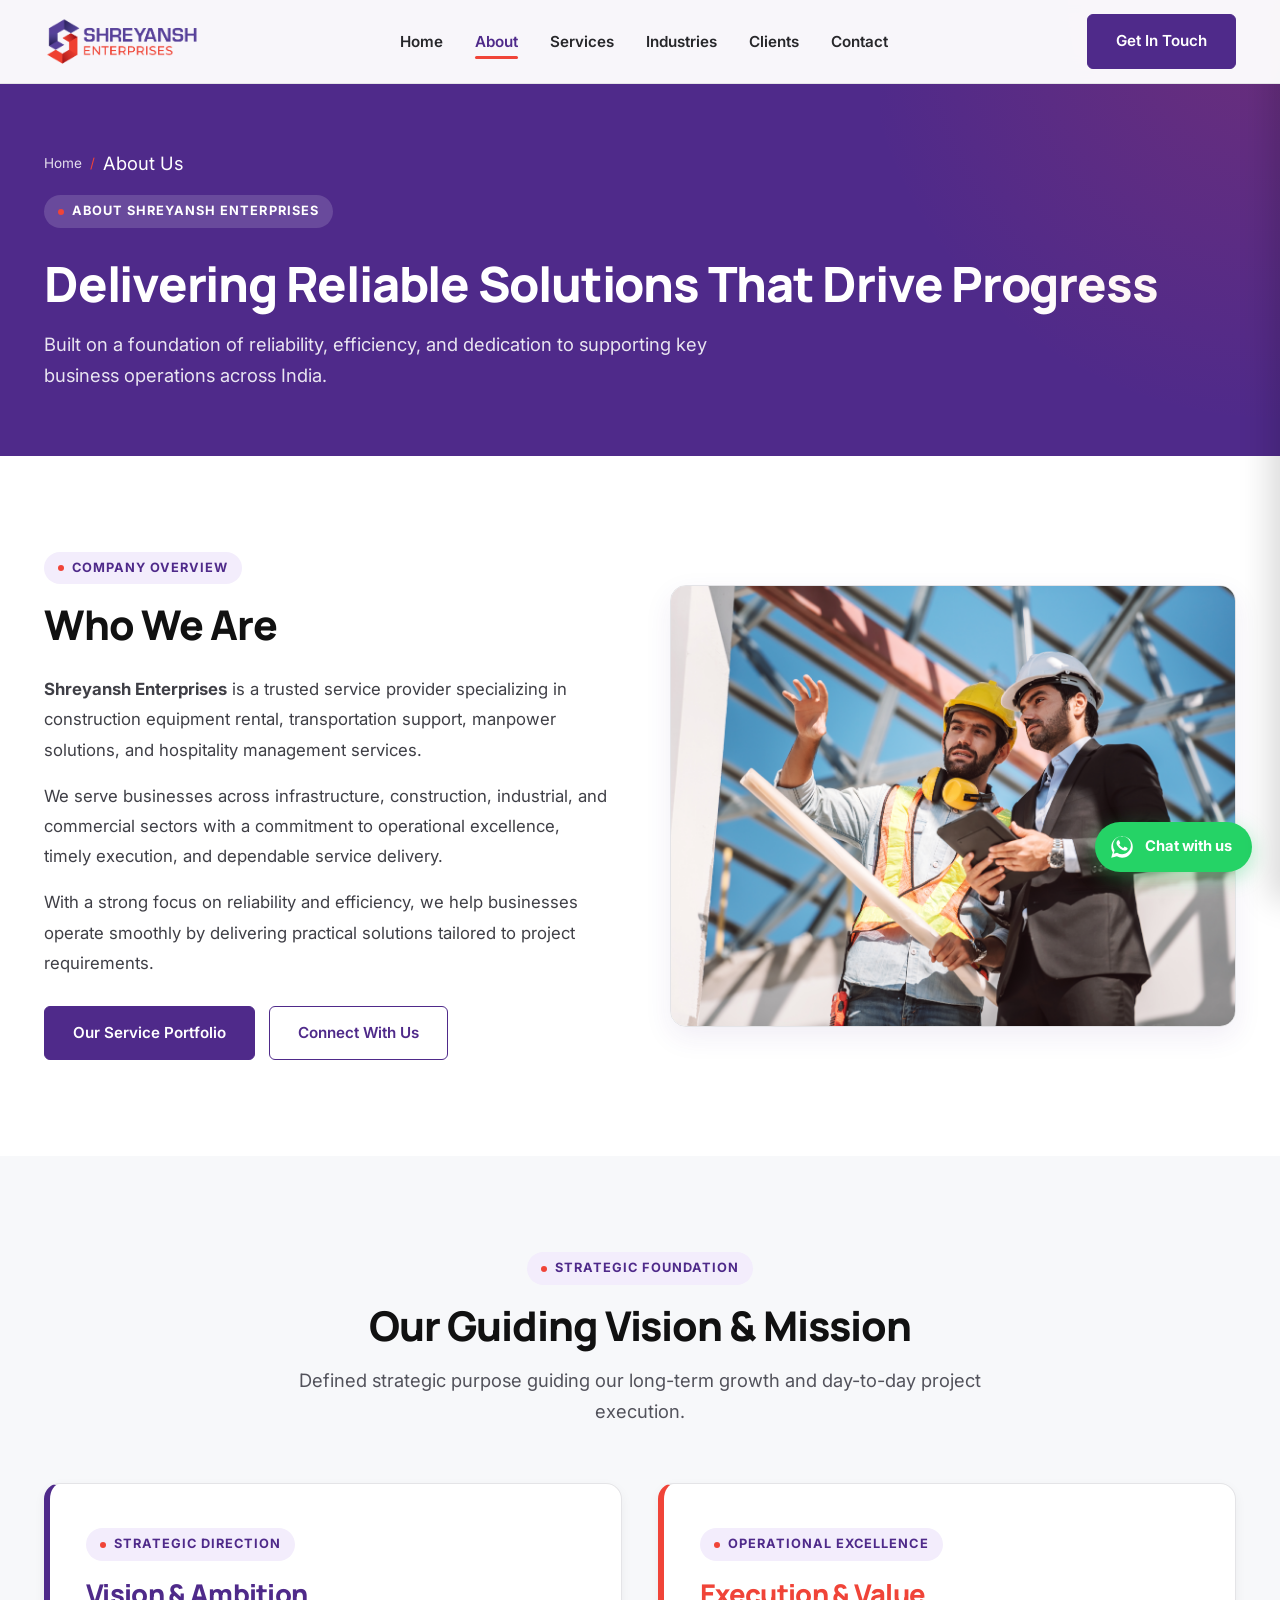
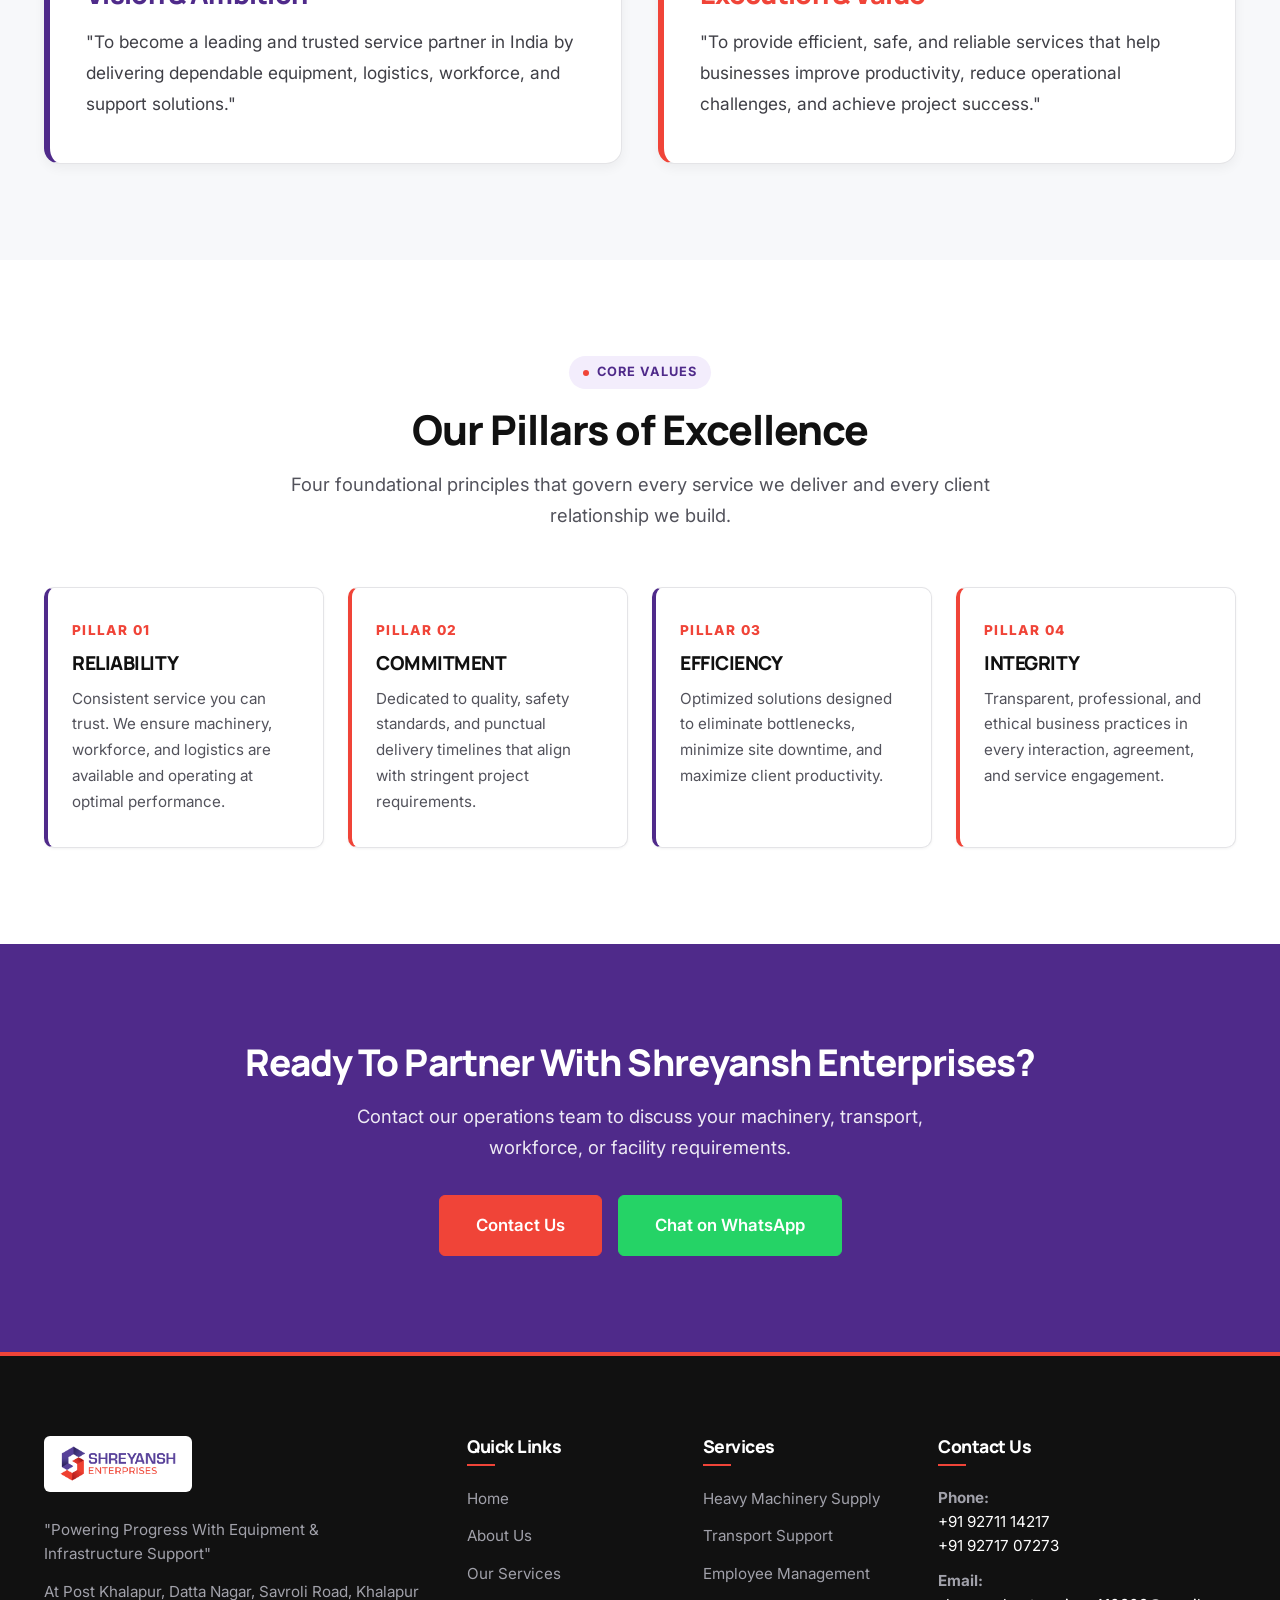
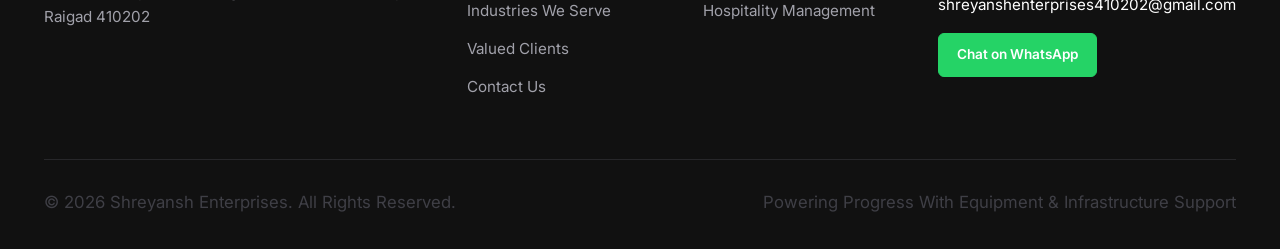
==== commit a5b519e3: "Update company phone numbers site-wide (+91 92711 14217, +91 92717 07273)" ====
--- a/about.html
+++ b/about.html
@@ -243,8 +243,8 @@
           <h4 class="footer-title">Contact Us</h4>
           <p class="footer-desc" style="margin-bottom: 10px;">
             <strong>Phone:</strong><br>
-            <a href="tel:+919271707273" style="color: var(--white);">+91 92717 07273</a><br>
-            <a href="tel:+919271726040" style="color: var(--white);">+91 92717 26040</a>
+            <a href="tel:+919271114217" style="color: var(--white);">+91 92711 14217</a><br>
+            <a href="tel:+919271707273" style="color: var(--white);">+91 92717 07273</a>
           </p>
           <p class="footer-desc" style="margin-bottom: 16px;">
             <strong>Email:</strong><br>
--- a/styles/main.css
+++ b/styles/main.css
@@ -275,7 +275,39 @@
   background-color: #20BA5A;
   border-color: #20BA5A;
   transform: translateY(-2px);
-  box-shadow: 0 6px 18px rgba(37, 211, 102, 0.35);
+  box-shadow: 0 4px 16px rgba(37, 211, 102, 0.35);
+}
+
+.btn-gmail {
+  background-color: #EA4335;
+  color: var(--white);
+  border-color: #EA4335;
+}
+
+.btn-gmail:hover {
+  background-color: #D93025;
+  border-color: #D93025;
+  transform: translateY(-2px);
+  box-shadow: 0 4px 16px rgba(234, 67, 53, 0.35);
+}
+
+.contact-actions-grid {
+  display: flex;
+  align-items: center;
+  gap: 12px;
+  flex-wrap: wrap;
+  margin-top: 16px;
+}
+
+@media (max-width: 768px) {
+  .contact-actions-grid {
+    flex-direction: column;
+    width: 100%;
+  }
+  .contact-actions-grid .btn {
+    width: 100%;
+    justify-content: center;
+  }
 }
 
 .btn-lg {
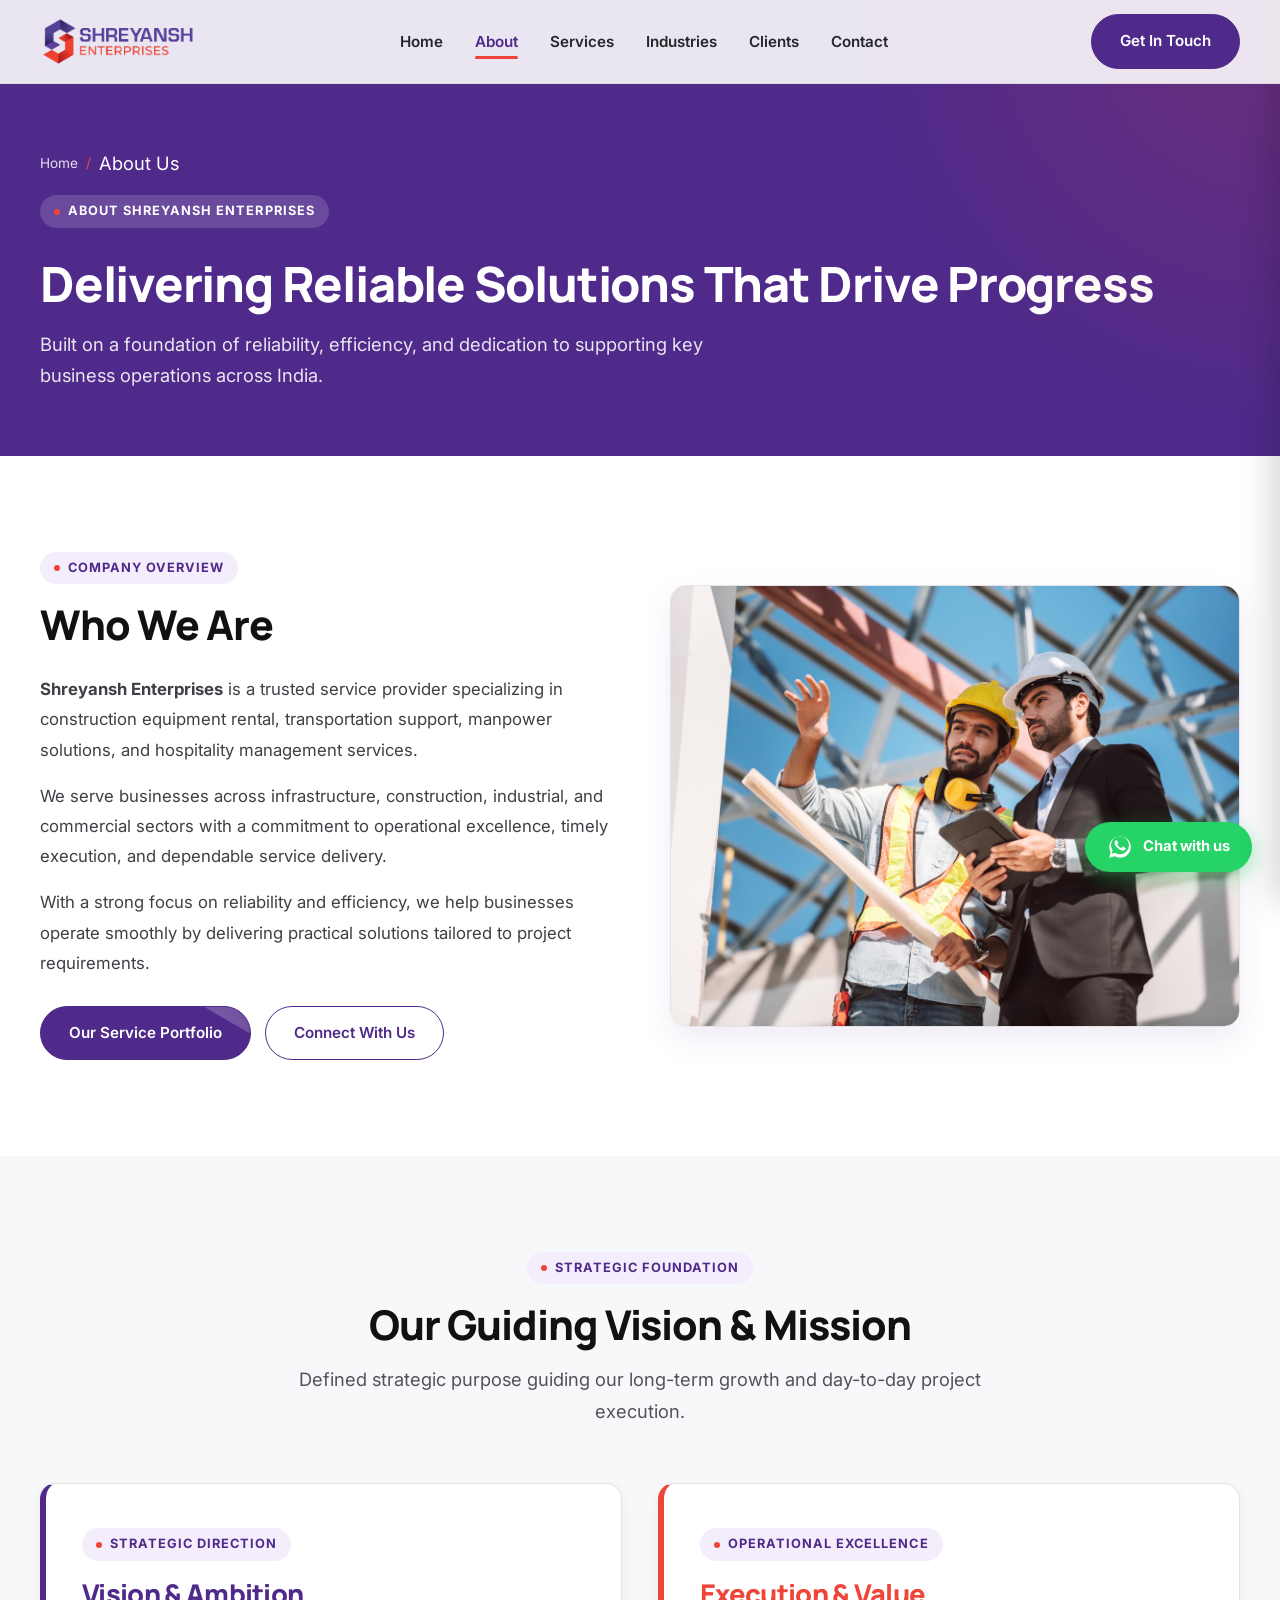
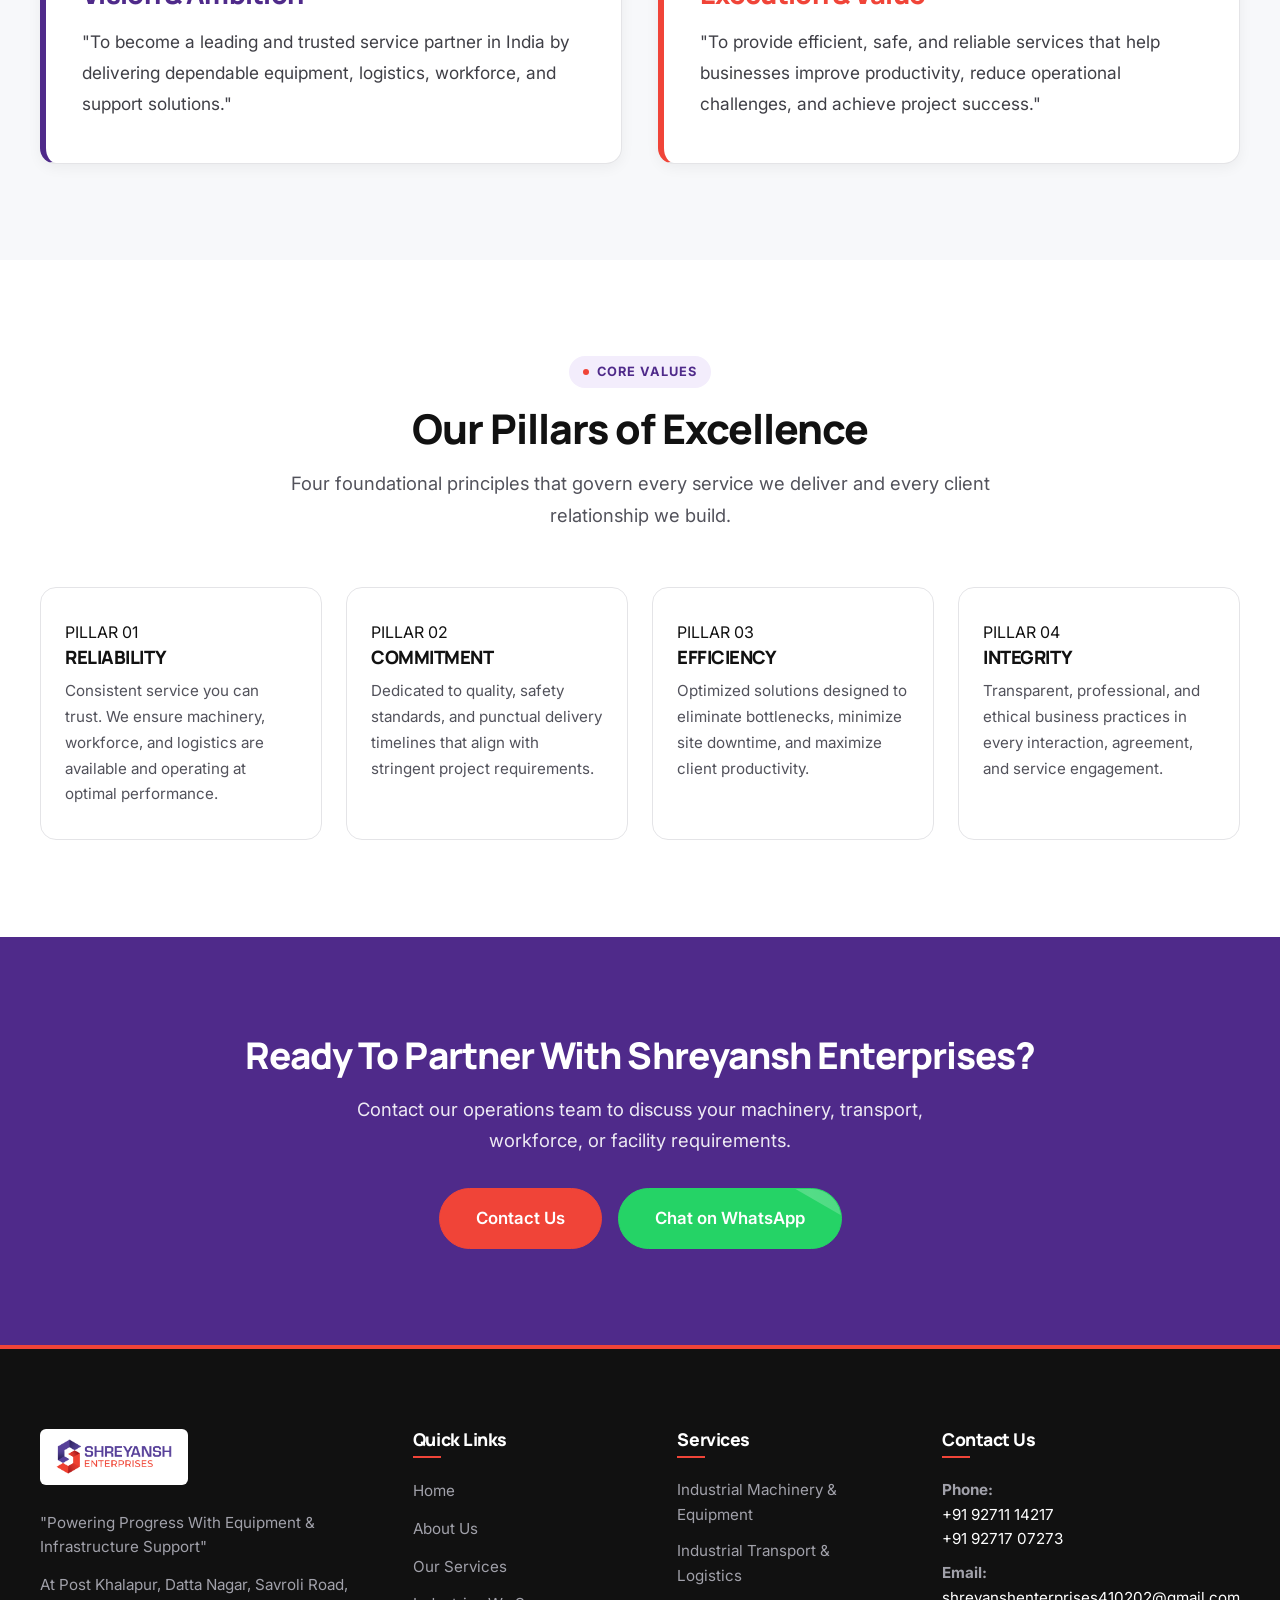
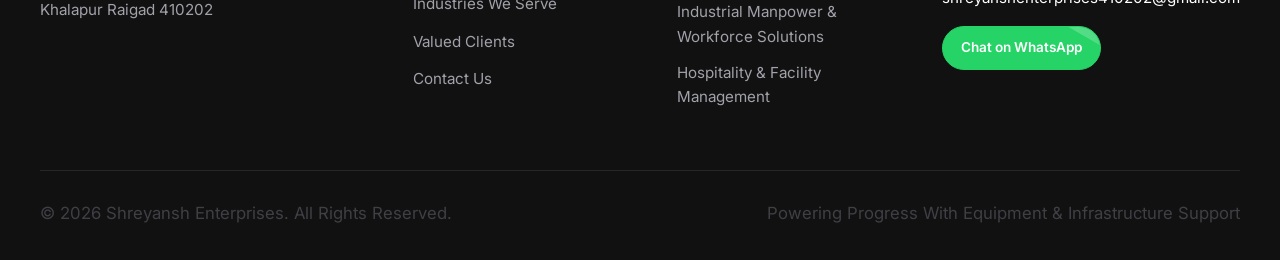
==== commit 0fbe6a7e: "Update services information across website" ====
--- a/about.html
+++ b/about.html
@@ -232,10 +232,10 @@
         <div>
           <h4 class="footer-title">Services</h4>
           <ul class="footer-links">
-            <li><a href="services/heavy-machinery.html" class="footer-link">Heavy Machinery Supply</a></li>
-            <li><a href="services/transport.html" class="footer-link">Transport Support</a></li>
-            <li><a href="services/employee-management.html" class="footer-link">Employee Management</a></li>
-            <li><a href="services/hospitality-management.html" class="footer-link">Hospitality Management</a></li>
+            <li><a href="services/heavy-machinery.html" class="footer-link">Industrial Machinery &amp; Equipment</a></li>
+            <li><a href="services/transport.html" class="footer-link">Industrial Transport &amp; Logistics</a></li>
+            <li><a href="services/employee-management.html" class="footer-link">Industrial Manpower &amp; Workforce Solutions</a></li>
+            <li><a href="services/hospitality-management.html" class="footer-link">Hospitality &amp; Facility Management</a></li>
           </ul>
         </div>
 
--- a/styles/main.css
+++ b/styles/main.css
@@ -45,12 +45,13 @@
   --radius-full: 9999px;
 
   --shadow-xs: 0 1px 3px rgba(0, 0, 0, 0.05);
-  --shadow-sm: 0 4px 12px rgba(0, 0, 0, 0.05);
-  --shadow-md: 0 10px 28px rgba(79, 42, 138, 0.08);
-  --shadow-lg: 0 20px 40px rgba(79, 42, 138, 0.14);
-
-  --transition-fast: 0.18s ease;
-  --transition-normal: 0.28s ease;
+  --shadow-sm: 0 4px 14px rgba(0, 0, 0, 0.05);
+  --shadow-md: 0 12px 32px rgba(79, 42, 138, 0.09);
+  --shadow-lg: 0 24px 48px rgba(79, 42, 138, 0.16);
+
+  --transition-fast: 0.2s cubic-bezier(0.16, 1, 0.3, 1);
+  --transition-normal: 0.35s cubic-bezier(0.16, 1, 0.3, 1);
+  --transition-slow: 0.6s cubic-bezier(0.16, 1, 0.3, 1);
 }
 
 /* Global Resets */
@@ -206,12 +207,16 @@
   font-family: var(--font-body);
   font-weight: 600;
   font-size: 0.95rem;
-  border-radius: var(--radius-sm);
+  border-radius: var(--radius-full);
   border: 1px solid transparent;
   cursor: pointer;
-  transition: all var(--transition-fast);
+  transition: transform var(--transition-fast), box-shadow var(--transition-fast), background-color var(--transition-fast), border-color var(--transition-fast);
   text-decoration: none;
   white-space: nowrap;
+}
+
+.btn:active {
+  transform: scale(0.98);
 }
 
 .btn-primary {
@@ -275,7 +280,7 @@
   background-color: #20BA5A;
   border-color: #20BA5A;
   transform: translateY(-2px);
-  box-shadow: 0 4px 16px rgba(37, 211, 102, 0.35);
+  box-shadow: 0 6px 20px rgba(37, 211, 102, 0.35);
 }
 
 .btn-gmail {
@@ -288,7 +293,7 @@
   background-color: #D93025;
   border-color: #D93025;
   transform: translateY(-2px);
-  box-shadow: 0 4px 16px rgba(234, 67, 53, 0.35);
+  box-shadow: 0 6px 20px rgba(234, 67, 53, 0.35);
 }
 
 .contact-actions-grid {
@@ -323,17 +328,18 @@
   width: 100%;
   height: var(--header-height);
   z-index: 1000;
-  transition: all var(--transition-normal);
+  transition: height var(--transition-normal), background-color var(--transition-normal), box-shadow var(--transition-normal), border-color var(--transition-normal);
+  background-color: rgba(255, 255, 255, 0.88);
+  backdrop-filter: blur(16px);
+  -webkit-backdrop-filter: blur(16px);
+  border-bottom: 1px solid rgba(0, 0, 0, 0.06);
+}
+
+.navbar.scrolled {
   background-color: rgba(255, 255, 255, 0.96);
-  backdrop-filter: blur(12px);
-  -webkit-backdrop-filter: blur(12px);
-  border-bottom: 1px solid rgba(0, 0, 0, 0.08);
-}
-
-.navbar.scrolled {
-  background-color: var(--white);
-  box-shadow: 0 4px 20px rgba(0, 0, 0, 0.06);
-  height: 74px;
+  box-shadow: 0 6px 24px rgba(17, 17, 17, 0.08);
+  height: 72px;
+  border-bottom-color: rgba(0, 0, 0, 0.08);
 }
 
 .navbar-container {
@@ -348,6 +354,11 @@
   align-items: center;
   gap: 12px;
   height: 52px;
+  transition: transform var(--transition-fast);
+}
+
+.navbar-logo:hover {
+  transform: scale(1.02);
 }
 
 .navbar-logo img {
@@ -446,7 +457,7 @@
   flex-direction: column;
   padding: 100px 28px 36px 28px;
   transform: translateX(100%);
-  transition: transform var(--transition-normal) cubic-bezier(0.16, 1, 0.3, 1);
+  transition: transform var(--transition-normal);
   box-shadow: -10px 0 30px rgba(0, 0, 0, 0.15);
   overflow-y: auto;
 }
@@ -478,7 +489,7 @@
   color: var(--primary);
 }
 
-/* Hero Section */
+/* Hero Section & Visual Depth Elements */
 .hero-section {
   position: relative;
   min-height: 88vh;
@@ -496,16 +507,19 @@
   top: 0;
   left: 0;
   width: 100%;
-  height: 100%;
+  height: 120%;
   z-index: 1;
+  will-change: transform;
+  transform: translateY(0);
 }
 
 .hero-bg-media img {
   width: 100%;
   height: 100%;
   object-fit: cover;
-  opacity: 0.32;
+  opacity: 0.36;
   filter: brightness(0.85);
+  transition: opacity var(--transition-normal);
 }
 
 .hero-overlay {
@@ -572,12 +586,13 @@
 }
 
 .hero-card-stat {
-  background: rgba(255, 255, 255, 0.08);
+  background: rgba(255, 255, 255, 0.09);
   border: 1px solid rgba(255, 255, 255, 0.18);
   border-radius: var(--radius-lg);
   padding: 36px;
   color: var(--white);
-  backdrop-filter: blur(8px);
+  backdrop-filter: blur(12px);
+  -webkit-backdrop-filter: blur(12px);
   box-shadow: var(--shadow-lg);
 }
 
@@ -652,20 +667,41 @@
   overflow: hidden;
   box-shadow: var(--shadow-md);
   border: 1px solid var(--gray-200);
+  transition: transform var(--transition-normal), box-shadow var(--transition-normal), border-color var(--transition-normal);
+}
+
+.about-image-wrapper::after {
+  content: '';
+  position: absolute;
+  inset: 0;
+  background: linear-gradient(180deg, transparent 70%, rgba(79, 42, 138, 0.2) 100%);
+  opacity: 0;
+  transition: opacity var(--transition-normal);
+  pointer-events: none;
+}
+
+.about-image-wrapper:hover {
+  transform: translateY(-6px);
+  box-shadow: 0 20px 40px rgba(79, 42, 138, 0.14);
+  border-color: rgba(79, 42, 138, 0.3);
+}
+
+.about-image-wrapper:hover::after {
+  opacity: 1;
 }
 
 .about-image-wrapper img {
   width: 100%;
   height: 440px;
   object-fit: cover;
-  transition: transform var(--transition-normal);
+  transition: transform 0.6s cubic-bezier(0.16, 1, 0.3, 1), filter var(--transition-normal);
 }
 
 .about-image-wrapper:hover img {
-  transform: scale(1.03);
-}
-
-/* Service Cards */
+  transform: scale(1.05);
+}
+
+/* Service Cards & Smooth Zoom Effects */
 .services-grid {
   display: grid;
   grid-template-columns: repeat(auto-fit, minmax(270px, 1fr));
@@ -677,35 +713,80 @@
   border-radius: var(--radius-lg);
   padding: 32px 28px;
   border: 1px solid var(--gray-200);
-  transition: all var(--transition-normal);
+  transition: transform var(--transition-normal), border-color var(--transition-normal), box-shadow var(--transition-normal), background-color var(--transition-normal);
   display: flex;
   flex-direction: column;
   height: 100%;
   position: relative;
+  cursor: pointer;
+  text-decoration: none;
+  color: inherit;
+  overflow: hidden;
+}
+
+.service-card::before {
+  content: '';
+  position: absolute;
+  inset: -2px;
+  background: radial-gradient(circle at center, rgba(79, 42, 138, 0.08) 0%, transparent 70%);
+  opacity: 0;
+  transition: opacity var(--transition-normal);
+  pointer-events: none;
+  z-index: 0;
+}
+
+.service-card:hover::before,
+.service-card:focus-visible::before {
+  opacity: 1;
+}
+
+.service-card:focus-visible {
+  outline: 2px solid var(--accent);
+  outline-offset: 4px;
 }
 
 .service-card:hover {
-  transform: translateY(-6px);
-  border-color: var(--primary);
-  box-shadow: var(--shadow-md);
+  transform: translateY(-8px);
+  border-color: rgba(79, 42, 138, 0.35);
+  box-shadow: 0 16px 36px rgba(79, 42, 138, 0.12);
 }
 
 .service-card-media {
+  position: relative;
   height: 180px;
   overflow: hidden;
-  border-radius: var(--radius-sm);
+  border-radius: var(--radius-md);
   margin-bottom: 24px;
+}
+
+.service-card-media::after {
+  content: '';
+  position: absolute;
+  inset: 0;
+  background: linear-gradient(180deg, transparent 60%, rgba(17, 17, 17, 0.25) 100%);
+  opacity: 0;
+  transition: opacity var(--transition-normal);
+  pointer-events: none;
+}
+
+.service-card:hover .service-card-media::after {
+  opacity: 1;
 }
 
 .service-card-media img {
   width: 100%;
   height: 100%;
   object-fit: cover;
-  transition: transform var(--transition-normal);
+  transition: transform var(--transition-normal), filter var(--transition-normal);
 }
 
 .service-card:hover .service-card-media img {
-  transform: scale(1.05);
+  transform: scale(1.08);
+  filter: brightness(0.96);
+}
+
+.service-card * {
+  pointer-events: none;
 }
 
 .service-number {
@@ -714,13 +795,22 @@
   font-weight: 800;
   color: var(--accent);
   margin-bottom: 12px;
-  display: block;
+  display: inline-block;
+  transition: transform var(--transition-normal), color var(--transition-normal);
+  position: relative;
+  z-index: 1;
+}
+
+.service-card:hover .service-number {
+  transform: translateX(4px) scale(1.05);
 }
 
 .service-title {
   font-size: 1.35rem;
   margin-bottom: 14px;
   color: var(--dark);
+  position: relative;
+  z-index: 1;
 }
 
 .service-desc {
@@ -729,6 +819,8 @@
   margin-bottom: 24px;
   flex-grow: 1;
   line-height: 1.65;
+  position: relative;
+  z-index: 1;
 }
 
 .service-link {
@@ -739,25 +831,25 @@
   color: var(--primary);
   font-size: 0.95rem;
   margin-top: auto;
+  transition: color var(--transition-fast), transform var(--transition-fast);
 }
 
 .service-card:hover .service-link {
   color: var(--accent);
+  transform: translateX(4px);
 }
 
 /* Service Detail View Grid */
 .service-detail-grid {
   display: grid;
-  grid-template-columns: 1.25fr 0.75fr;
-  gap: 56px;
-  align-items: start;
+  grid-template-columns: 1.15fr 0.85fr;
+  gap: 50px;
 }
 
 .service-detail-img-box {
   border-radius: var(--radius-lg);
   overflow: hidden;
   box-shadow: var(--shadow-md);
-  margin-bottom: 28px;
   border: 1px solid var(--gray-200);
 }
 
@@ -765,19 +857,21 @@
   width: 100%;
   height: 380px;
   object-fit: cover;
+  transition: transform var(--transition-normal);
+}
+
+.service-detail-img-box:hover img {
+  transform: scale(1.03);
 }
 
 .service-info-box {
   background-color: var(--gray-50);
+  border-radius: var(--radius-lg);
   padding: 32px;
-  border-radius: var(--radius-md);
-  border-top: 4px solid var(--primary);
-  border-left: 1px solid var(--gray-200);
-  border-right: 1px solid var(--gray-200);
-  border-bottom: 1px solid var(--gray-200);
-}
-
-/* Pillars Grid */
+  border: 1px solid var(--gray-200);
+}
+
+/* Pillars Section Grid */
 .pillars-grid {
   display: grid;
   grid-template-columns: repeat(4, 1fr);
@@ -786,44 +880,41 @@
 
 .pillar-card {
   background-color: var(--white);
+  padding: 32px 24px;
+  border-radius: var(--radius-lg);
+  border: 1px solid var(--gray-200);
+  transition: transform var(--transition-normal), box-shadow var(--transition-normal), border-color var(--transition-normal);
+}
+
+.pillar-card:hover {
+  transform: translateY(-6px);
+  border-color: var(--primary);
+  box-shadow: var(--shadow-sm);
+}
+
+.pillar-icon {
+  width: 48px;
+  height: 48px;
   border-radius: var(--radius-md);
-  padding: 32px 24px;
-  border-left: 4px solid var(--primary);
-  border-top: 1px solid var(--gray-200);
-  border-right: 1px solid var(--gray-200);
-  border-bottom: 1px solid var(--gray-200);
-  box-shadow: var(--shadow-xs);
-  transition: all var(--transition-normal);
-}
-
-.pillar-card:nth-child(even) {
-  border-left-color: var(--accent);
-}
-
-.pillar-card:hover {
-  transform: translateY(-4px);
-  box-shadow: var(--shadow-md);
-}
-
-.pillar-num {
-  font-size: 0.85rem;
-  font-weight: 800;
-  color: var(--accent);
-  letter-spacing: 0.1em;
+  background-color: var(--primary-subtle);
+  color: var(--primary);
+  display: flex;
+  align-items: center;
+  justify-content: center;
+  margin-bottom: 20px;
+}
+
+.pillar-card h3 {
+  font-size: 1.15rem;
   margin-bottom: 10px;
 }
 
-.pillar-title {
-  font-size: 1.2rem;
-  margin-bottom: 10px;
-}
-
-.pillar-desc {
+.pillar-card p {
   font-size: 0.95rem;
   color: var(--gray-600);
 }
 
-/* Industries Grid */
+/* Industries Served Section Grid */
 .industries-grid {
   display: grid;
   grid-template-columns: repeat(4, 1fr);
@@ -832,147 +923,221 @@
 
 .industry-card {
   position: relative;
-  height: 340px;
   border-radius: var(--radius-lg);
   overflow: hidden;
+  height: 280px;
   box-shadow: var(--shadow-sm);
-  color: var(--white);
   border: 1px solid var(--gray-200);
+  transition: transform var(--transition-normal), box-shadow var(--transition-normal), border-color var(--transition-normal);
+}
+
+.industry-card::before {
+  content: '';
+  position: absolute;
+  inset: 0;
+  background: radial-gradient(circle at center, rgba(240, 68, 56, 0.15) 0%, transparent 75%);
+  opacity: 0;
+  transition: opacity var(--transition-normal);
+  z-index: 2;
+  pointer-events: none;
+}
+
+.industry-card:hover::before {
+  opacity: 1;
 }
 
 .industry-card img {
   width: 100%;
   height: 100%;
   object-fit: cover;
-  transition: transform var(--transition-normal);
+  transition: transform 0.6s cubic-bezier(0.16, 1, 0.3, 1), filter var(--transition-normal);
 }
 
 .industry-overlay {
   position: absolute;
   inset: 0;
-  background: linear-gradient(180deg, rgba(17, 17, 17, 0.15) 0%, rgba(79, 42, 138, 0.92) 100%);
-  padding: 24px;
+  background: linear-gradient(to top, rgba(17, 17, 17, 0.92) 0%, rgba(17, 17, 17, 0.3) 60%, transparent 100%);
   display: flex;
   flex-direction: column;
   justify-content: flex-end;
+  padding: 24px;
+  color: var(--white);
+  z-index: 3;
+  transition: background var(--transition-normal);
+}
+
+.industry-card:hover {
+  transform: translateY(-8px);
+  border-color: rgba(240, 68, 56, 0.4);
+  box-shadow: 0 16px 36px rgba(17, 17, 17, 0.18);
 }
 
 .industry-card:hover img {
-  transform: scale(1.06);
+  transform: scale(1.1);
+  filter: brightness(1.05);
 }
 
 .industry-num {
-  font-size: 0.85rem;
+  font-size: 0.75rem;
   font-weight: 800;
   color: var(--accent);
   letter-spacing: 0.1em;
+  margin-bottom: 4px;
+  transition: transform var(--transition-fast);
+}
+
+.industry-card:hover .industry-num {
+  transform: translateX(4px);
 }
 
 .industry-title {
   color: var(--white);
-  font-size: 1.35rem;
-  margin-top: 4px;
-}
-
-/* Client Logo Wall */
+  font-size: 1.25rem;
+}
+
+/* Client Logos Wall */
 .logo-wall {
   display: grid;
-  grid-template-columns: repeat(5, 1fr);
+  grid-template-columns: repeat(6, 1fr);
   gap: 24px;
   align-items: center;
 }
 
-.logo-item {
+.client-logo-item {
   background-color: var(--white);
   border: 1px solid var(--gray-200);
   border-radius: var(--radius-md);
-  padding: 24px;
+  padding: 24px 16px;
   display: flex;
   align-items: center;
   justify-content: center;
-  height: 120px;
-  box-shadow: var(--shadow-xs);
-  transition: all var(--transition-fast);
-}
-
-.logo-item:hover {
-  border-color: var(--primary);
-  box-shadow: var(--shadow-md);
-  transform: translateY(-3px);
-}
-
-.logo-item img {
-  max-height: 56px;
-  max-width: 90%;
+  height: 110px;
+  transition: transform var(--transition-normal), border-color var(--transition-normal), box-shadow var(--transition-normal);
+}
+
+.client-logo-item img {
+  max-height: 54px;
   width: auto;
   object-fit: contain;
-}
-
-/* Contact Grid */
+  filter: grayscale(100%);
+  opacity: 0.75;
+  transition: filter var(--transition-normal), opacity var(--transition-normal);
+}
+
+.client-logo-item:hover {
+  transform: translateY(-4px);
+  border-color: var(--primary);
+  box-shadow: var(--shadow-sm);
+}
+
+.client-logo-item:hover img {
+  filter: grayscale(0%);
+  opacity: 1;
+}
+
+/* Contact & Form Section */
 .contact-grid {
   display: grid;
-  grid-template-columns: 1fr 1.25fr;
-  gap: 56px;
-  align-items: start;
+  grid-template-columns: 0.9fr 1.1fr;
+  gap: 50px;
 }
 
 .contact-info-card {
   background-color: var(--primary);
   color: var(--white);
-  padding: 48px 40px;
   border-radius: var(--radius-lg);
-  box-shadow: var(--shadow-md);
+  padding: 44px;
+  display: flex;
+  flex-direction: column;
+}
+
+.contact-info-card h3 {
+  color: var(--white);
+  font-size: 1.75rem;
+  margin-bottom: 16px;
 }
 
 .contact-item {
   display: flex;
-  align-items: flex-start;
-  gap: 18px;
-  margin-bottom: 28px;
+  gap: 16px;
+  margin-top: 28px;
 }
 
 .contact-item-icon {
   width: 44px;
   height: 44px;
-  background-color: rgba(255, 255, 255, 0.14);
-  border-radius: var(--radius-sm);
+  border-radius: 50%;
+  background: rgba(255, 255, 255, 0.12);
+  color: var(--accent);
   display: flex;
   align-items: center;
   justify-content: center;
   flex-shrink: 0;
-  color: var(--accent);
 }
 
 .contact-item-text h4 {
-  color: rgba(255, 255, 255, 0.7);
-  font-size: 0.8rem;
-  text-transform: uppercase;
-  letter-spacing: 0.08em;
+  color: var(--white);
+  font-size: 1rem;
   margin-bottom: 4px;
 }
 
 .contact-item-text p, .contact-item-text a {
-  color: var(--white);
-  font-size: 1.02rem;
-  font-weight: 600;
-  line-height: 1.6;
-}
-
-.contact-item-text a:hover {
-  color: var(--accent-subtle);
-  text-decoration: underline;
+  color: rgba(255, 255, 255, 0.88);
+  font-size: 0.95rem;
 }
 
 .contact-form-wrapper {
   background-color: var(--white);
-  padding: 48px;
   border-radius: var(--radius-lg);
+  padding: 44px;
   border: 1px solid var(--gray-200);
   box-shadow: var(--shadow-sm);
 }
 
 .form-group {
-  margin-bottom: 22px;
+  margin-bottom: 20px;
+}
+
+.form-group label {
+  display: block;
+  font-size: 0.9rem;
+  font-weight: 700;
+  color: var(--dark);
+  margin-bottom: 8px;
+}
+
+.form-control {
+  width: 100%;
+  padding: 13px 16px;
+  font-family: var(--font-body);
+  font-size: 0.98rem;
+  border-radius: var(--radius-sm);
+  border: 1px solid var(--gray-300);
+  background-color: var(--white);
+  color: var(--dark);
+  transition: border-color var(--transition-fast), box-shadow var(--transition-fast);
+}
+
+.form-control:focus {
+  border-color: var(--primary);
+  box-shadow: 0 0 0 3px var(--primary-subtle);
+  outline: none;
+}
+
+.form-control.error {
+  border-color: var(--accent);
+  background-color: var(--accent-subtle);
+}
+
+.error-msg {
+  font-size: 0.82rem;
+  color: var(--accent);
+  margin-top: 6px;
+  display: none;
+}
+
+.error-msg.visible {
+  display: block;
 }
 
 .form-row {
@@ -981,95 +1146,43 @@
   gap: 20px;
 }
 
-.form-label {
-  display: block;
-  font-size: 0.9rem;
-  font-weight: 700;
-  color: var(--dark);
-  margin-bottom: 6px;
-}
-
-.form-control {
-  width: 100%;
-  padding: 14px 16px;
-  font-family: var(--font-body);
-  font-size: 0.98rem;
-  color: var(--dark);
-  background-color: var(--gray-50);
-  border: 1px solid var(--gray-200);
+.form-status {
+  margin-top: 20px;
+  padding: 16px;
   border-radius: var(--radius-sm);
-  transition: all var(--transition-fast);
-}
-
-.form-control:focus {
-  outline: none;
-  background-color: var(--white);
-  border-color: var(--primary);
-  box-shadow: 0 0 0 3px rgba(79, 42, 138, 0.12);
-}
-
-.form-control.error {
-  border-color: var(--accent);
-  background-color: var(--accent-subtle);
-}
-
-.error-msg {
-  color: var(--accent);
-  font-size: 0.82rem;
-  margin-top: 4px;
   display: none;
-  font-weight: 600;
-}
-
-.error-msg.visible {
-  display: block;
-}
-
-.form-status {
-  padding: 18px 20px;
-  border-radius: var(--radius-sm);
-  margin-bottom: 22px;
-  display: none;
-  font-size: 0.95rem;
-  line-height: 1.6;
 }
 
 .form-status.notice {
   display: block;
   background-color: var(--primary-subtle);
+  border: 1px solid var(--primary-light);
   color: var(--primary);
-  border: 1px solid rgba(79, 42, 138, 0.25);
-}
-
-.form-status.error {
-  display: block;
-  background-color: var(--accent-subtle);
-  color: var(--accent);
-  border: 1px solid rgba(240, 68, 56, 0.25);
-}
-
-/* Floating WhatsApp Button */
+}
+
+/* Floating WhatsApp Quick Contact */
 .floating-whatsapp {
   position: fixed;
   bottom: 28px;
   right: 28px;
   z-index: 990;
+  background-color: #25D366;
+  color: var(--white);
+  padding: 12px 22px;
+  border-radius: var(--radius-full);
   display: flex;
   align-items: center;
   gap: 10px;
-  background-color: #25D366;
-  color: var(--white);
-  padding: 12px 20px 12px 14px;
-  border-radius: var(--radius-full);
-  box-shadow: 0 6px 20px rgba(37, 211, 102, 0.35);
-  transition: all var(--transition-fast);
+  font-weight: 700;
+  font-size: 0.9rem;
+  box-shadow: 0 6px 20px rgba(37, 211, 102, 0.4);
+  transition: transform var(--transition-fast), background-color var(--transition-fast);
   text-decoration: none;
 }
 
 .floating-whatsapp:hover {
-  transform: translateY(-3px) scale(1.02);
   background-color: #20BA5A;
-  box-shadow: 0 8px 24px rgba(37, 211, 102, 0.45);
+  transform: translateY(-4px) scale(1.02);
 }
 
 .floating-whatsapp svg {
@@ -1084,7 +1197,7 @@
   font-size: 0.92rem;
 }
 
-/* Footer */
+/* Footer Section */
 .footer {
   background-color: var(--dark);
   color: var(--white);
@@ -1095,7 +1208,7 @@
 
 .footer-grid {
   display: grid;
-  grid-template-columns: 2fr 1fr 1fr 1.5fr;
+  grid-template-columns: 1.5fr 1fr 1fr 1.2fr;
   gap: 48px;
   margin-bottom: 60px;
 }
@@ -1148,11 +1261,12 @@
 .footer-link {
   color: var(--gray-400);
   font-size: 0.95rem;
+  transition: color var(--transition-fast), padding-left var(--transition-fast);
 }
 
 .footer-link:hover {
   color: var(--white);
-  padding-left: 4px;
+  padding-left: 6px;
 }
 
 .footer-bottom {
@@ -1165,6 +1279,391 @@
   gap: 16px;
   color: var(--gray-500);
   font-size: 0.88rem;
+}
+
+.contact-info-card {
+  position: relative;
+  background: linear-gradient(135deg, var(--primary) 0%, #351B60 100%);
+  color: var(--white);
+  border-radius: var(--radius-lg);
+  padding: 44px;
+  display: flex;
+  flex-direction: column;
+  box-shadow: 0 16px 36px rgba(79, 42, 138, 0.18);
+  border: 1px solid rgba(255, 255, 255, 0.12);
+  overflow: hidden;
+}
+
+.contact-info-card::after {
+  content: '';
+  position: absolute;
+  top: -20%;
+  right: -20%;
+  width: 300px;
+  height: 300px;
+  border-radius: 50%;
+  background: radial-gradient(circle, rgba(240, 68, 56, 0.22) 0%, transparent 70%);
+  pointer-events: none;
+}
+
+.contact-info-card h3 {
+  color: var(--white);
+  font-size: 1.75rem;
+  margin-bottom: 16px;
+  position: relative;
+  z-index: 1;
+}
+
+.contact-item {
+  display: flex;
+  align-items: center;
+  gap: 16px;
+  margin-top: 28px;
+  padding: 12px 14px;
+  border-radius: var(--radius-md);
+  background: rgba(255, 255, 255, 0.05);
+  border: 1px solid rgba(255, 255, 255, 0.08);
+  transition: transform var(--transition-normal), background-color var(--transition-normal), border-color var(--transition-normal);
+  position: relative;
+  z-index: 1;
+}
+
+.contact-item:hover {
+  transform: translateX(6px);
+  background: rgba(255, 255, 255, 0.1);
+  border-color: rgba(255, 255, 255, 0.22);
+}
+
+.contact-item-icon {
+  width: 44px;
+  height: 44px;
+  border-radius: 50%;
+  background: rgba(255, 255, 255, 0.14);
+  color: var(--accent);
+  display: flex;
+  align-items: center;
+  justify-content: center;
+  flex-shrink: 0;
+  transition: transform var(--transition-normal), background-color var(--transition-normal);
+}
+
+.contact-item:hover .contact-item-icon {
+  transform: scale(1.1);
+  background: rgba(240, 68, 56, 0.2);
+}
+
+.contact-item-text h4 {
+  color: var(--white);
+  font-size: 1rem;
+  margin-bottom: 4px;
+}
+
+.contact-item-text p, .contact-item-text a {
+  color: rgba(255, 255, 255, 0.92);
+  font-size: 0.95rem;
+  transition: color var(--transition-fast);
+}
+
+.contact-item-text a:hover {
+  color: var(--white);
+}
+
+.contact-form-wrapper {
+  background-color: var(--white);
+  border-radius: var(--radius-lg);
+  padding: 44px;
+  border: 1px solid var(--gray-200);
+  box-shadow: 0 12px 32px rgba(17, 17, 17, 0.06);
+  transition: box-shadow var(--transition-normal), border-color var(--transition-normal);
+}
+
+.contact-form-wrapper:focus-within {
+  border-color: rgba(79, 42, 138, 0.25);
+  box-shadow: 0 16px 40px rgba(79, 42, 138, 0.09);
+}
+
+.form-group {
+  margin-bottom: 20px;
+}
+
+.form-group label {
+  display: block;
+  font-size: 0.9rem;
+  font-weight: 700;
+  color: var(--dark);
+  margin-bottom: 8px;
+  transition: color var(--transition-fast);
+}
+
+.form-control {
+  width: 100%;
+  padding: 13px 16px;
+  font-family: var(--font-body);
+  font-size: 0.98rem;
+  border-radius: var(--radius-sm);
+  border: 1px solid var(--gray-300);
+  background-color: var(--white);
+  color: var(--dark);
+  transition: border-color var(--transition-fast), box-shadow var(--transition-fast), transform var(--transition-fast);
+}
+
+.form-control:focus {
+  border-color: var(--primary);
+  box-shadow: 0 0 0 4px var(--primary-subtle);
+  outline: none;
+  transform: translateY(-1px);
+}
+
+.form-control.error {
+  border-color: var(--accent);
+  background-color: var(--accent-subtle);
+  box-shadow: 0 0 0 4px rgba(240, 68, 56, 0.12);
+}
+
+.error-msg {
+  font-size: 0.82rem;
+  color: var(--accent);
+  margin-top: 6px;
+  display: none;
+  animation: fadeIn 0.3s ease;
+}
+
+.error-msg.visible {
+  display: block;
+}
+
+.form-row {
+  display: grid;
+  grid-template-columns: 1fr 1fr;
+  gap: 20px;
+}
+
+.form-status {
+  margin-top: 20px;
+  padding: 18px 20px;
+  border-radius: var(--radius-md);
+  display: none;
+  animation: fadeIn 0.4s ease;
+}
+
+.form-status.notice {
+  display: block;
+  background-color: var(--primary-subtle);
+  border: 1px solid var(--primary-light);
+  color: var(--primary);
+  box-shadow: 0 8px 24px rgba(79, 42, 138, 0.1);
+}
+
+/* Floating WhatsApp Quick Contact */
+.floating-whatsapp {
+  position: fixed;
+  bottom: 28px;
+  right: 28px;
+  z-index: 990;
+  background-color: #25D366;
+  color: var(--white);
+  padding: 12px 22px;
+  border-radius: var(--radius-full);
+  display: flex;
+  align-items: center;
+  gap: 10px;
+  font-weight: 700;
+  font-size: 0.9rem;
+  box-shadow: 0 6px 20px rgba(37, 211, 102, 0.4);
+  transition: transform var(--transition-fast), background-color var(--transition-fast);
+  text-decoration: none;
+}
+
+.floating-whatsapp:hover {
+  background-color: #20BA5A;
+  transform: translateY(-4px) scale(1.02);
+}
+
+.floating-whatsapp svg {
+  width: 26px;
+  height: 26px;
+  fill: currentColor;
+  flex-shrink: 0;
+}
+
+.floating-whatsapp span {
+  font-weight: 700;
+  font-size: 0.92rem;
+}
+
+/* Footer Section */
+.footer {
+  background-color: var(--dark);
+  color: var(--white);
+  padding-top: 80px;
+  padding-bottom: 32px;
+  border-top: 4px solid var(--accent);
+}
+
+.footer-grid {
+  display: grid;
+  grid-template-columns: 1.5fr 1fr 1fr 1.2fr;
+  gap: 48px;
+  margin-bottom: 60px;
+}
+
+.footer-logo-container {
+  display: inline-block;
+  background-color: var(--white);
+  padding: 8px 14px;
+  border-radius: var(--radius-sm);
+  margin-bottom: 18px;
+}
+
+.footer-logo {
+  height: 40px;
+  width: auto;
+  object-fit: contain;
+}
+
+.footer-desc {
+  color: var(--gray-400);
+  font-size: 0.95rem;
+  line-height: 1.6;
+}
+
+.footer-title {
+  color: var(--white);
+  font-size: 1.1rem;
+  margin-bottom: 20px;
+  position: relative;
+  padding-bottom: 8px;
+}
+
+.footer-title::after {
+  content: '';
+  position: absolute;
+  bottom: 0;
+  left: 0;
+  width: 28px;
+  height: 2px;
+  background-color: var(--accent);
+}
+
+.footer-links {
+  list-style: none;
+  display: flex;
+  flex-direction: column;
+  gap: 12px;
+}
+
+.footer-link {
+  color: var(--gray-400);
+  font-size: 0.95rem;
+  transition: color var(--transition-fast), padding-left var(--transition-fast);
+}
+
+.footer-link:hover {
+  color: var(--white);
+  padding-left: 6px;
+}
+
+.footer-bottom {
+  padding-top: 28px;
+  border-top: 1px solid var(--gray-800);
+  display: flex;
+  align-items: center;
+  justify-content: space-between;
+  flex-wrap: wrap;
+  gap: 16px;
+  color: var(--gray-500);
+  font-size: 0.88rem;
+}
+
+/* Scroll Progress Bar at top of screen */
+.scroll-progress-bar {
+  position: fixed;
+  top: 0;
+  left: 0;
+  height: 3px;
+  width: 0%;
+  background: linear-gradient(90deg, var(--primary) 0%, var(--accent) 100%);
+  z-index: 1005;
+  transition: width 0.1s linear;
+  pointer-events: none;
+}
+
+/* Custom Cursor Glow/Spotlight (Desktop only) */
+.custom-cursor-glow {
+  position: fixed;
+  top: 0;
+  left: 0;
+  width: 400px;
+  height: 400px;
+  margin-left: -200px;
+  margin-top: -200px;
+  border-radius: 50%;
+  background: radial-gradient(circle, rgba(79, 42, 138, 0.07) 0%, rgba(240, 68, 56, 0.03) 45%, transparent 70%);
+  pointer-events: none;
+  z-index: 9999;
+  opacity: 0;
+  transition: opacity 0.4s ease;
+  will-change: transform;
+}
+
+@media (max-width: 1024px) {
+  .custom-cursor-glow {
+    display: none !important;
+  }
+}
+
+/* Premium Button Shine/Gradient Hover */
+.btn {
+  position: relative;
+  overflow: hidden;
+}
+
+.btn::before {
+  content: '';
+  position: absolute;
+  top: -50%;
+  left: -50%;
+  width: 200%;
+  height: 200%;
+  background: linear-gradient(
+    45deg,
+    transparent 0%,
+    rgba(255, 255, 255, 0.22) 50%,
+    transparent 100%
+  );
+  transform: rotate(30deg) translateY(-100%);
+  transition: transform 0.6s cubic-bezier(0.16, 1, 0.3, 1);
+  pointer-events: none;
+}
+
+.btn:hover::before {
+  transform: rotate(30deg) translateY(100%);
+}
+
+/* Staggered Scroll Reveal Delay Utilities */
+.delay-1 { transition-delay: 0.1s; }
+.delay-2 { transition-delay: 0.2s; }
+.delay-3 { transition-delay: 0.3s; }
+.delay-4 { transition-delay: 0.4s; }
+
+/* Service Card 3D Tilt Wrapper */
+.service-card {
+  perspective: 1000px;
+  transform-style: preserve-3d;
+  will-change: transform;
+}
+
+/* Scroll Fade-Up Animation Classes */
+.reveal-fade {
+  opacity: 0;
+  transform: translateY(28px);
+  transition: opacity 0.7s cubic-bezier(0.16, 1, 0.3, 1), transform 0.7s cubic-bezier(0.16, 1, 0.3, 1);
+  will-change: opacity, transform;
+}
+
+.reveal-fade.revealed {
+  opacity: 1;
+  transform: translateY(0);
 }
 
 /* Accessibility & Reduced Motion */
@@ -1175,9 +1674,79 @@
     transition-duration: 0.01ms !important;
     scroll-behavior: auto !important;
   }
+  .reveal-fade {
+    opacity: 1 !important;
+    transform: none !important;
+  }
+  .hero-bg-media {
+    transform: none !important;
+  }
+  .custom-cursor-glow {
+    display: none !important;
+  }
+}
+
+/* Subpage & Service Detail Hero Entrance Animations */
+.subpage-hero h1,
+.subpage-hero p,
+.breadcrumbs {
+  opacity: 0;
+  transform: translateY(18px);
+  transition: opacity 0.7s cubic-bezier(0.16, 1, 0.3, 1), transform 0.7s cubic-bezier(0.16, 1, 0.3, 1);
+}
+
+.subpage-hero.loaded h1 {
+  opacity: 1;
+  transform: translateY(0);
+  transition-delay: 0.15s;
+}
+
+.subpage-hero.loaded p {
+  opacity: 1;
+  transform: translateY(0);
+  transition-delay: 0.28s;
+}
+
+.subpage-hero.loaded .breadcrumbs {
+  opacity: 1;
+  transform: translateY(0);
+  transition-delay: 0.05s;
+}
+
+/* Service Detail Image Box Enhancements */
+.service-detail-img-box {
+  border-radius: var(--radius-lg);
+  overflow: hidden;
+  box-shadow: 0 12px 32px rgba(17, 17, 17, 0.07);
+  border: 1px solid var(--gray-200);
+  margin-bottom: 24px;
+  transition: transform var(--transition-normal), box-shadow var(--transition-normal);
+}
+
+.service-detail-img-box:hover {
+  transform: translateY(-4px);
+  box-shadow: 0 18px 40px rgba(79, 42, 138, 0.12);
+}
+
+/* Footer Visual Refinements */
+.footer-link {
+  display: inline-block;
+  transition: color var(--transition-fast), transform var(--transition-fast);
+}
+
+.footer-link:hover {
+  color: var(--white);
+  transform: translateX(4px);
 }
 
 /* Responsive Media Queries */
+@media (max-width: 1280px) {
+  .container {
+    padding-left: 20px;
+    padding-right: 20px;
+  }
+}
+
 @media (max-width: 1024px) {
   .hero-container, 
   .about-grid, 
@@ -1197,6 +1766,17 @@
     grid-template-columns: 1fr 1fr;
     gap: 40px;
   }
+  .service-card {
+    transform: none !important;
+  }
+  .about-image-wrapper img {
+    height: auto;
+    max-height: 400px;
+  }
+  .service-detail-img-box img {
+    height: auto;
+    max-height: 360px;
+  }
 }
 
 @media (max-width: 768px) {
@@ -1207,7 +1787,7 @@
     display: block;
   }
   .section {
-    padding: 64px 0;
+    padding: 56px 0;
   }
   .pillars-grid, 
   .industries-grid {
@@ -1228,17 +1808,32 @@
   }
   .floating-whatsapp {
     padding: 14px;
+    bottom: 20px;
+    right: 20px;
     border-radius: 50%;
   }
+  .subpage-hero {
+    padding-top: calc(var(--header-height) + 36px);
+    padding-bottom: 40px;
+  }
+  .hero-section {
+    padding-top: calc(var(--header-height) + 40px);
+    padding-bottom: 60px;
+    min-height: auto;
+  }
 }
 
 @media (max-width: 480px) {
+  .container {
+    padding-left: 16px;
+    padding-right: 16px;
+  }
   .logo-wall {
     grid-template-columns: 1fr;
   }
   .contact-info-card, 
   .contact-form-wrapper {
-    padding: 28px 20px;
+    padding: 24px 18px;
   }
   .hero-actions {
     flex-direction: column;
@@ -1247,4 +1842,22 @@
   .hero-actions .btn {
     width: 100%;
   }
-}
+  .hero-card-stat {
+    padding: 20px 18px;
+  }
+  .btn-lg {
+    padding: 14px 24px;
+    font-size: 0.95rem;
+  }
+}
+
+@media (max-width: 360px) {
+  .contact-info-card, 
+  .contact-form-wrapper {
+    padding: 20px 14px;
+  }
+  .section-badge {
+    font-size: 0.75rem;
+    padding: 4px 10px;
+  }
+}
